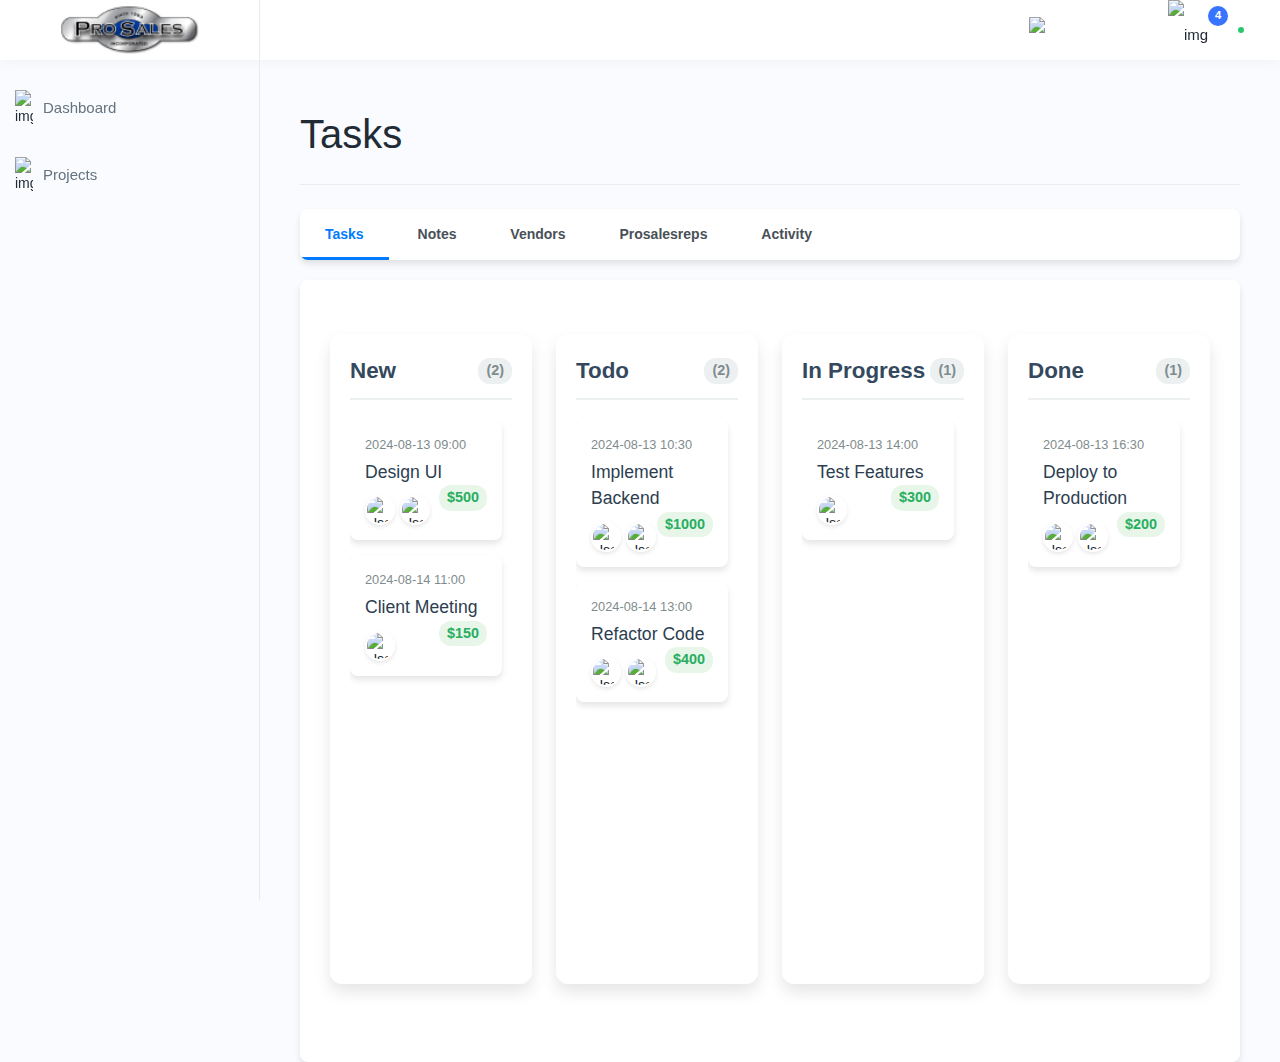
==== Tasks.html @ 73303dc1 "changes" ====
<!DOCTYPE html>
<html lang="en">

<head>
    <meta charset="utf-8">
    <meta name="viewport" content="width=device-width, initial-scale=1.0, user-scalable=0">
    <title>Prosales - Tasks</title>

    <link rel="shortcut icon" type="image/x-icon" href="assets/img/favicon.jpg">
    <link rel="stylesheet" href="assets/css/bootstrap.min.css">
    <link rel="stylesheet" href="assets/css/animate.css">
    <link rel="stylesheet" href="assets/plugins/select2/css/select2.min.css">
    <link rel="stylesheet" href="assets/css/dataTables.bootstrap4.min.css">
    <link rel="stylesheet" href="assets/plugins/fontawesome/css/fontawesome.min.css">
    <link rel="stylesheet" href="assets/plugins/fontawesome/css/all.min.css">
    <link rel="stylesheet" href="assets/css/style.css">

    <style>
        .dashboard-header {
            border-bottom: 1px solid #e9ecef;
            padding: 20px 0;
        }

        .component-nav {
            background-color: #ffffff;
            border-radius: 8px;
            box-shadow: 0 4px 6px rgba(0, 0, 0, 0.1);
            overflow: hidden;
        }

        .component-btn {
            padding: 15px 25px;
            border: none;
            background-color: transparent;
            color: #495057;
            font-weight: 600;
            transition: all 0.3s ease;
            position: relative;
        }

        .component-btn::after {
            content: '';
            position: absolute;
            bottom: 0;
            left: 50%;
            width: 0;
            height: 3px;
            background-color: #007bff;
            transition: all 0.3s ease;
        }

        .component-btn:hover {
            color: #007bff;
        }

        .component-btn.active {
            color: #007bff;
        }

        .component-btn.active::after {
            width: 100%;
            left: 0;
        }

        .component {
            display: none;
            padding: 30px;
            background-color: #ffffff;
            border-radius: 8px;
            box-shadow: 0 4px 6px rgba(0, 0, 0, 0.1);
            margin-top: 20px;
        }

        .component.active {
            display: block;
            animation: fadeIn 0.5s ease;
        }

        @keyframes fadeIn {
            from { opacity: 0; transform: translateY(20px); }
            to { opacity: 1; transform: translateY(0); }
        }

        .component-title {
            font-size: 24px;
            font-weight: 700;
            color: #343a40;
            margin-bottom: 20px;
        }

        .task-list, .note-list, .vendor-list, .rep-list, .activity-list {
            list-style-type: none;
            padding: 0;
        }

        .task-list li, .note-list li, .vendor-list li, .rep-list li, .activity-list li {
            padding: 15px;
            border-bottom: 1px solid #e9ecef;
            display: flex;
            justify-content: space-between;
            align-items: center;
        }

        .task-list li:last-child, .note-list li:last-child, .vendor-list li:last-child, .rep-list li:last-child, .activity-list li:last-child {
            border-bottom: none;
        }

        .badge-custom {
            padding: 5px 10px;
            border-radius: 20px;
            font-size: 12px;
            font-weight: 600;
        }

        .kanban-column {
            background-color: #ffffff;
            border-radius: 12px;
            box-shadow: 0 8px 16px rgba(0, 0, 0, 0.1);
            padding: 20px;
            height: calc(100vh - 250px);
            display: flex;
            flex-direction: column;
            transition: all 0.3s ease;
        }

        .kanban-column:hover {
            box-shadow: 0 12px 20px rgba(0, 0, 0, 0.15);
        }

        .column-header {
            color: #34495e;
            font-size: 1.4rem;
            font-weight: 700;
            margin-bottom: 20px;
            text-align: center;
            display: flex;
            justify-content: space-between;
            align-items: center;
            padding-bottom: 10px;
            border-bottom: 2px solid #ecf0f1;
        }

        .task-count {
            background-color: #ecf0f1;
            color: #7f8c8d;
            font-size: 0.9rem;
            padding: 2px 8px;
            border-radius: 12px;
            transition: all 0.3s ease;
        }

        .kanban-items {
            flex-grow: 1;
            overflow-y: auto;
            padding-right: 10px;
        }

        .kanban-item {
            background-color: #ffffff;
            border-radius: 8px;
            box-shadow: 0 4px 6px rgba(0, 0, 0, 0.1);
            padding: 15px;
            margin-bottom: 15px;
            cursor: move;
            transition: all 0.3s ease;
        }

        .kanban-item:hover {
            box-shadow: 0 6px 12px rgba(0, 0, 0, 0.15);
            transform: translateY(-2px);
        }

        .kanban-item .date-time {
            font-size: 0.8rem;
            color: #7f8c8d;
            margin-bottom: 5px;
        }

        .kanban-item .task-name {
            font-weight: 500;
            color: #2c3e50;
            margin-bottom: 10px;
            font-size: 1.1rem;
        }

        .kanban-item .task-value {
            float: right;
            font-weight: 700;
            color: #27ae60;
            background-color: #e8f6e9;
            padding: 2px 8px;
            border-radius: 12px;
            font-size: 0.9rem;
        }

        .kanban-item .avatars {
            display: flex;
            justify-content: flex-start;
            margin-top: 10px;
        }

        .kanban-item .avatars img {
            width: 30px;
            height: 30px;
            border-radius: 50%;
            margin-right: 5px;
            border: 2px solid #ffffff;
            box-shadow: 0 2px 4px rgba(0, 0, 0, 0.1);
            transition: transform 0.2s ease;
        }

        .kanban-item .avatars img:hover {
            transform: scale(1.1);
        }

        /* Custom scrollbar */
        .kanban-items::-webkit-scrollbar {
            width: 8px;
        }

        .kanban-items::-webkit-scrollbar-track {
            background: #f1f1f1;
            border-radius: 4px;
        }

        .kanban-items::-webkit-scrollbar-thumb {
            background: #bdc3c7;
            border-radius: 4px;
        }

        .kanban-items::-webkit-scrollbar-thumb:hover {
            background: #95a5a6;
        }

        /* Add some animation for drag and drop */
        .sortable-ghost {
            opacity: 0.4;
        }

        .sortable-drag {
            box-shadow: 0 12px 24px rgba(0, 0, 0, 0.2);
        }

        /* Responsive adjustments */
        @media (max-width: 991px) {
            .kanban-column {
                height: auto;
                min-height: 400px;
            }
        }

        @media (max-width: 767px) {
            .board-header h1 {
                font-size: 1.8rem;
            }
            
            .board-header .subtitle {
                font-size: 1rem;
            }
            
            .kanban-column {
                margin-bottom: 20px;
            }
        }
    </style>
</head>

<body>
    <!-- <div id="global-loader">
        <div class="whirly-loader"> </div>
    </div> -->

    <div class="main-wrapper">

        <div class="header">

            <div class="header-left active">
                <a href="index.html" class="logo">
                    <img src="assets/img/logo.png" alt="">
                </a>
                <a href="index.html" class="logo-small">
                    <img src="assets/img/logo-small.png" alt="">
                </a>
            </div>

            <a id="mobile_btn" class="mobile_btn" href="#sidebar">
                <span class="bar-icon">
                    <span></span>
                    <span></span>
                    <span></span>
                </span>
            </a>

            <ul class="nav user-menu">

                <li class="nav-item">
                    <div class="top-nav-search">
                        <a href="javascript:void(0);" class="responsive-search">
                            <i class="fa fa-search"></i>
                        </a>
                        <form action="#">
                            <div class="searchinputs">
                                <input type="text" placeholder="Search Here ...">
                                <div class="search-addon">
                                    <span><img src="assets/img/icons/closes.svg" alt="img"></span>
                                </div>
                            </div>
                            <a class="btn" id="searchdiv"><img src="assets/img/icons/search.svg" alt="img"></a>
                        </form>
                    </div>
                </li>


                <li class="nav-item dropdown has-arrow flag-nav">
                    <a class="nav-link dropdown-toggle" data-bs-toggle="dropdown" href="javascript:void(0);"
                        role="button">
                        <img src="assets/img/flags/us1.png" alt="" height="20">
                    </a>
                    <div class="dropdown-menu dropdown-menu-right">
                        <a href="javascript:void(0);" class="dropdown-item">
                            <img src="assets/img/flags/us.png" alt="" height="16"> English
                        </a>
                        <a href="javascript:void(0);" class="dropdown-item">
                            <img src="assets/img/flags/fr.png" alt="" height="16"> French
                        </a>
                        <a href="javascript:void(0);" class="dropdown-item">
                            <img src="assets/img/flags/es.png" alt="" height="16"> Spanish
                        </a>
                        <a href="javascript:void(0);" class="dropdown-item">
                            <img src="assets/img/flags/de.png" alt="" height="16"> German
                        </a>
                    </div>
                </li>


                <li class="nav-item dropdown">
                    <a href="javascript:void(0);" class="dropdown-toggle nav-link" data-bs-toggle="dropdown">
                        <img src="assets/img/icons/notification-bing.svg" alt="img"> <span
                            class="badge rounded-pill">4</span>
                    </a>
                    <div class="dropdown-menu notifications">
                        <div class="topnav-dropdown-header">
                            <span class="notification-title">Notifications</span>
                            <a href="javascript:void(0)" class="clear-noti"> Clear All </a>
                        </div>
                        <div class="noti-content">
                            <ul class="notification-list">
                                <li class="notification-message">
                                    <a href="activities.html">
                                        <div class="media d-flex">
                                            <span class="avatar flex-shrink-0">
                                                <img alt="" src="assets/img/profiles/avatar-02.jpg">
                                            </span>
                                            <div class="media-body flex-grow-1">
                                                <p class="noti-details"><span class="noti-title">John Doe</span> added
                                                    new task <span class="noti-title">Patient appointment booking</span>
                                                </p>
                                                <p class="noti-time"><span class="notification-time">4 mins ago</span>
                                                </p>
                                            </div>
                                        </div>
                                    </a>
                                </li>
                                <li class="notification-message">
                                    <a href="activities.html">
                                        <div class="media d-flex">
                                            <span class="avatar flex-shrink-0">
                                                <img alt="" src="assets/img/profiles/avatar-03.jpg">
                                            </span>
                                            <div class="media-body flex-grow-1">
                                                <p class="noti-details"><span class="noti-title">Tarah Shropshire</span>
                                                    changed the task name <span class="noti-title">Appointment booking
                                                        with payment gateway</span></p>
                                                <p class="noti-time"><span class="notification-time">6 mins ago</span>
                                                </p>
                                            </div>
                                        </div>
                                    </a>
                                </li>
                                <li class="notification-message">
                                    <a href="activities.html">
                                        <div class="media d-flex">
                                            <span class="avatar flex-shrink-0">
                                                <img alt="" src="assets/img/profiles/avatar-06.jpg">
                                            </span>
                                            <div class="media-body flex-grow-1">
                                                <p class="noti-details"><span class="noti-title">Misty Tison</span>
                                                    added <span class="noti-title">Domenic Houston</span> and <span
                                                        class="noti-title">Claire Mapes</span> to project <span
                                                        class="noti-title">Doctor available module</span></p>
                                                <p class="noti-time"><span class="notification-time">8 mins ago</span>
                                                </p>
                                            </div>
                                        </div>
                                    </a>
                                </li>
                                <li class="notification-message">
                                    <a href="activities.html">
                                        <div class="media d-flex">
                                            <span class="avatar flex-shrink-0">
                                                <img alt="" src="assets/img/profiles/avatar-17.jpg">
                                            </span>
                                            <div class="media-body flex-grow-1">
                                                <p class="noti-details"><span class="noti-title">Rolland Webber</span>
                                                    completed task <span class="noti-title">Patient and Doctor video
                                                        conferencing</span></p>
                                                <p class="noti-time"><span class="notification-time">12 mins ago</span>
                                                </p>
                                            </div>
                                        </div>
                                    </a>
                                </li>
                                <li class="notification-message">
                                    <a href="activities.html">
                                        <div class="media d-flex">
                                            <span class="avatar flex-shrink-0">
                                                <img alt="" src="assets/img/profiles/avatar-13.jpg">
                                            </span>
                                            <div class="media-body flex-grow-1">
                                                <p class="noti-details"><span class="noti-title">Bernardo Galaviz</span>
                                                    added new task <span class="noti-title">Private chat module</span>
                                                </p>
                                                <p class="noti-time"><span class="notification-time">2 days ago</span>
                                                </p>
                                            </div>
                                        </div>
                                    </a>
                                </li>
                            </ul>
                        </div>
                        <div class="topnav-dropdown-footer">
                            <a href="activities.html">View all Notifications</a>
                        </div>
                    </div>
                </li>

                <li class="nav-item dropdown has-arrow main-drop">
                    <a href="javascript:void(0);" class="dropdown-toggle nav-link userset" data-bs-toggle="dropdown">
                        <span class="user-img"><img src="assets/img/profiles/avator1.jpg" alt="">
                            <span class="status online"></span></span>
                    </a>
                    <div class="dropdown-menu menu-drop-user">
                        <div class="profilename">
                            <div class="profileset">
                                <span class="user-img"><img src="assets/img/profiles/avator1.jpg" alt="">
                                    <span class="status online"></span></span>
                                <div class="profilesets">
                                    <h6>John Doe</h6>
                                    <h5>Admin</h5>
                                </div>
                            </div>
                            <hr class="m-0">
                            <a class="dropdown-item" href="profile.html"> <i class="me-2" data-feather="user"></i> My
                                Profile</a>
                            <a class="dropdown-item" href="generalsettings.html"><i class="me-2"
                                    data-feather="settings"></i>Settings</a>
                            <hr class="m-0">
                            <a class="dropdown-item logout pb-0" href="signin.html"><img
                                    src="http://127.0.0.1:5502/images/logo%20copy.png" class="me-2" alt="img">Logout</a>
                        </div>
                    </div>
                </li>
            </ul>


            <div class="dropdown mobile-user-menu">
                <a href="javascript:void(0);" class="nav-link dropdown-toggle" data-bs-toggle="dropdown"
                    aria-expanded="false"><i class="fa fa-ellipsis-v"></i></a>
                <div class="dropdown-menu dropdown-menu-right">
                    <a class="dropdown-item" href="profile.html">My Profile</a>
                    <a class="dropdown-item" href="generalsettings.html">Settings</a>
                    <a class="dropdown-item" href="signin.html">Logout</a>
                </div>
            </div>

        </div>


        <div class="sidebar" id="sidebar">
            <div class="sidebar-inner slimscroll">
                <div id="sidebar-menu" class="sidebar-menu">
                    <ul>
                        <li>
                            <a href="index.html"><img src="assets/img/icons/dashboard.svg" alt="img"><span>
                                    Dashboard</span> </a>
                        </li>
                        <li class="submenu">
                            <a href="javascript:void(0);"><img src="assets/img/icons/product.svg" alt="img"><span>
                                    Projects</span> <span class="menu-arrow"></span></a>
                            <ul>
                                <li><a href="projects.html">Projects</a></li>
                            </ul>
                            <ul>
                                <li><a href="Tasks.html" class="active">Tasks</a></li>
                            </ul>
                        </li>
                    </ul>
                </div>
            </div>
        </div>

        
        <div class="page-wrapper">
            <div class="content">
                <div class="dashboard-header">
                    <div class="container-fluid">
                        <div class="row align-items-center">
                            <div class="col-6">
                                <h1 class="mb-0">Tasks</h1>
                            </div>
                        </div>
                    </div>
                </div>

                <div class="container-fluid mt-4">
                    <div class="row">
                        <div class="col-md-12">
                            <div class="component-nav">
                                <button class="component-btn active" data-component="tasks">Tasks</button>
                                <button class="component-btn" data-component="notes">Notes</button>
                                <button class="component-btn" data-component="vendors">Vendors</button>
                                <button class="component-btn" data-component="prosalesreps">Prosalesreps</button>
                                <button class="component-btn" data-component="activity">Activity</button>
                            </div>
                        </div>
                    </div>

                    <div class="row">
                        <div class="col-md-12">
                            <div id="tasks" class="component active">
                            
                                <div class="container-fluid py-4">
                                    <div class="row" id="kanban-board">
                                        <div class="col-lg-3 col-md-6 mb-4">
                                            <div class="kanban-column" id="new">
                                                <h3 class="column-header">New <span class="task-count"></span></h3>
                                                <div class="kanban-items" data-status="new"></div>
                                            </div>
                                        </div>
                                        <div class="col-lg-3 col-md-6 mb-4">
                                            <div class="kanban-column" id="todo">
                                                <h3 class="column-header">Todo <span class="task-count"></span></h3>
                                                <div class="kanban-items" data-status="todo"></div>
                                            </div>
                                        </div>
                                        <div class="col-lg-3 col-md-6 mb-4">
                                            <div class="kanban-column" id="inprogress">
                                                <h3 class="column-header">In Progress <span class="task-count"></span></h3>
                                                <div class="kanban-items" data-status="inprogress"></div>
                                            </div>
                                        </div>
                                        <div class="col-lg-3 col-md-6 mb-4">
                                            <div class="kanban-column" id="done">
                                                <h3 class="column-header">Done <span class="task-count"></span></h3>
                                                <div class="kanban-items" data-status="done"></div>
                                            </div>
                                        </div>
                                    </div>
                                </div>
                               
                            </div>
                            <div id="notes" class="component">
                                <h3 class="component-title">Notes</h3>
                                
                            </div>
                            <div id="vendors" class="component">
                                <h3 class="component-title">Vendors</h3>
                                
                            </div>
                            <div id="prosalesreps" class="component">
                                <h3 class="component-title">Prosalesreps</h3>
                                
                            </div>
                            <div id="activity" class="component">
                                <h3 class="component-title">Activity</h3>
                                
                            </div>
                        </div>
                    </div>
                </div>
            </div>
        </div>
    </div>

    <script src="assets/js/jquery-3.6.0.min.js"></script>

    <script src="assets/js/feather.min.js"></script>

    <script src="assets/js/jquery.slimscroll.min.js"></script>

    <script src="assets/js/jquery.dataTables.min.js"></script>
    <script src="assets/js/dataTables.bootstrap4.min.js"></script>

    <script src="assets/js/bootstrap.bundle.min.js"></script>
    <script src="https://cdn.jsdelivr.net/npm/sortablejs@1.14.0/Sortable.min.js"></script>

    <script src="assets/plugins/select2/js/select2.min.js"></script>

    <script src="assets/plugins/sweetalert/sweetalert2.all.min.js"></script>
    <script src="assets/plugins/sweetalert/sweetalerts.min.js"></script>

    <script src="assets/js/script.js"></script>
    <script>
        document.addEventListener('DOMContentLoaded', function() {
            const componentBtns = document.querySelectorAll('.component-btn');
            const components = document.querySelectorAll('.component');

            componentBtns.forEach(btn => {
                btn.addEventListener('click', function() {
                    const componentName = this.getAttribute('data-component');
                    
                    componentBtns.forEach(b => b.classList.remove('active'));
                    this.classList.add('active');

                    components.forEach(c => c.classList.remove('active'));
                    document.getElementById(componentName).classList.add('active');
                });
            });
        });

        const tasks = [
            { id: 1, name: "Design UI", value: "$500", status: "new", date: "2024-08-13 09:00", avatars: ["https://i.pravatar.cc/150?img=1", "https://i.pravatar.cc/150?img=2"] },
            { id: 2, name: "Implement Backend", value: "$1000", status: "todo", date: "2024-08-13 10:30", avatars: ["https://i.pravatar.cc/150?img=3", "https://i.pravatar.cc/150?img=4"] },
            { id: 3, name: "Test Features", value: "$300", status: "inprogress", date: "2024-08-13 14:00", avatars: ["https://i.pravatar.cc/150?img=5"] },
            { id: 4, name: "Deploy to Production", value: "$200", status: "done", date: "2024-08-13 16:30", avatars: ["https://i.pravatar.cc/150?img=6", "https://i.pravatar.cc/150?img=7"] },
            { id: 5, name: "Client Meeting", value: "$150", status: "new", date: "2024-08-14 11:00", avatars: ["https://i.pravatar.cc/150?img=8"] },
            { id: 6, name: "Refactor Code", value: "$400", status: "todo", date: "2024-08-14 13:00", avatars: ["https://i.pravatar.cc/150?img=9", "https://i.pravatar.cc/150?img=10"] },
        ];

        function createTaskCard(task) {
            const card = document.createElement('div');
            card.className = 'kanban-item';
            card.id = `task-${task.id}`;
            card.innerHTML = `
                <div class="date-time">${task.date}</div>
                <div class="task-name">${task.name}<span class="task-value">${task.value}</span></div>
                <div class="avatars">
                    ${task.avatars.map(avatar => `<img src="${avatar}" alt="User Avatar">`).join('')}
                </div>
            `;
            return card;
        }

        function updateTaskCounts() {
            document.querySelectorAll('.kanban-column').forEach(column => {
                const status = column.id;
                const count = tasks.filter(task => task.status === status).length;
                column.querySelector('.task-count').textContent = `(${count})`;
            });
        }

        function initializeBoard() {
            tasks.forEach(task => {
                const column = document.querySelector(`.kanban-items[data-status="${task.status}"]`);
                column.appendChild(createTaskCard(task));
            });

            updateTaskCounts();

            document.querySelectorAll('.kanban-items').forEach(column => {
                new Sortable(column, {
                    group: 'shared',
                    animation: 150,
                    ghostClass: 'sortable-ghost',
                    dragClass: 'sortable-drag',
                    onEnd: function (evt) {
                        const taskId = evt.item.id.split('-')[1];
                        const newStatus = evt.to.dataset.status;
                        updateTaskStatus(taskId, newStatus);
                        updateTaskCounts();
                    }
                });
            });
        }

        function updateTaskStatus(taskId, newStatus) {
            const task = tasks.find(t => t.id === parseInt(taskId));
            if (task) {
                task.status = newStatus;
                console.log(`Task ${taskId} moved to ${newStatus}`);
            }
        }

        window.onload = initializeBoard;

        // Responsive behavior for task counts
        window.addEventListener('resize', updateTaskCounts);
    </script>
</body>

</html>
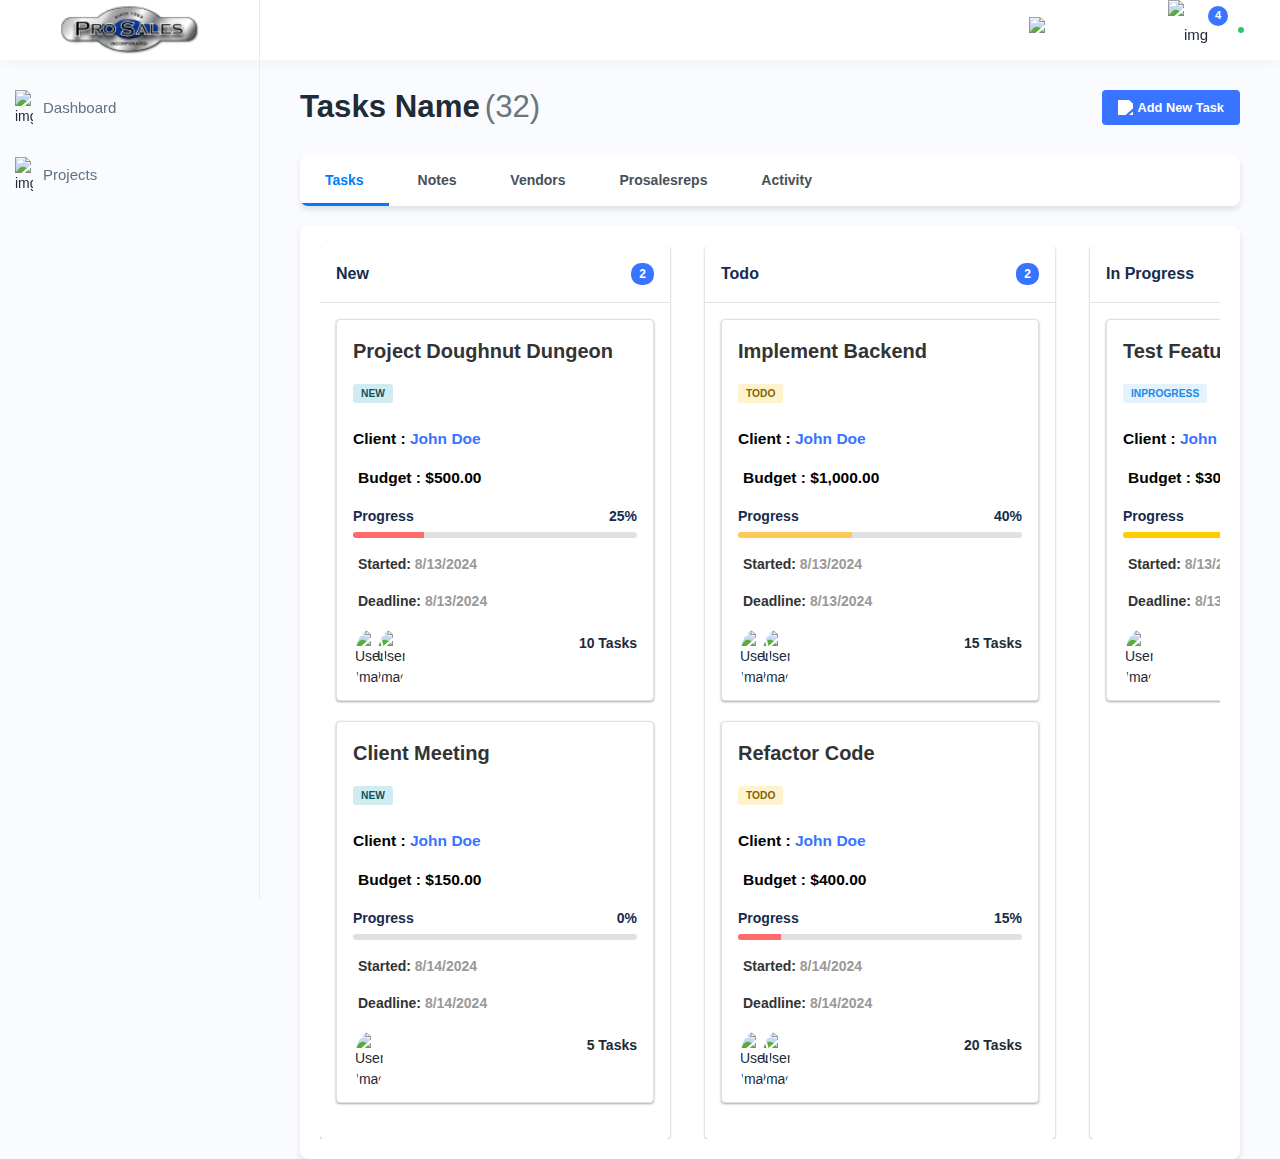
==== commit a3d0fd31: "Task page setup completed" ====
--- a/Tasks.html
+++ b/Tasks.html
@@ -4,7 +4,7 @@
 <head>
     <meta charset="utf-8">
     <meta name="viewport" content="width=device-width, initial-scale=1.0, user-scalable=0">
-    <title>Prosales - Tasks</title>
+    <title>Prosales</title>
 
     <link rel="shortcut icon" type="image/x-icon" href="assets/img/favicon.jpg">
     <link rel="stylesheet" href="assets/css/bootstrap.min.css">
@@ -14,6 +14,8 @@
     <link rel="stylesheet" href="assets/plugins/fontawesome/css/fontawesome.min.css">
     <link rel="stylesheet" href="assets/plugins/fontawesome/css/all.min.css">
     <link rel="stylesheet" href="assets/css/style.css">
+    <!-- notes  -->
+    <link href="https://cdn.quilljs.com/1.3.6/quill.snow.css" rel="stylesheet">
 
     <style>
         .dashboard-header {
@@ -64,7 +66,7 @@
 
         .component {
             display: none;
-            padding: 30px;
+            padding: 20px;
             background-color: #ffffff;
             border-radius: 8px;
             box-shadow: 0 4px 6px rgba(0, 0, 0, 0.1);
@@ -112,163 +114,697 @@
             font-weight: 600;
         }
 
+        :root {
+            --primary-color: #3874ff;
+            --background-color: #f4f5f7;
+            --column-bg: #ffffff;
+            --text-primary: #172b4d;
+            --text-secondary: #5e6c84;
+            --border-color: #dfe1e6;
+            --shadow: 0 1px 3px rgba(0, 0, 0, 0.12), 0 1px 2px rgba(0, 0, 0, 0.24);
+            --transition: all 0.3s cubic-bezier(0.25, 0.8, 0.25, 1);
+        }
+
+        .kanban-board-container {
+            overflow-x: auto;
+            overflow-y: hidden;
+            white-space: nowrap;
+            width: 100%;
+        }
+
+        .kanban-board {
+            display: inline-flex;
+            min-width: 100%;
+            box-sizing: border-box;
+        }
+
         .kanban-column {
-            background-color: #ffffff;
-            border-radius: 12px;
-            box-shadow: 0 8px 16px rgba(0, 0, 0, 0.1);
+            flex: 0 0 350px;
+            vertical-align: top;
+            border-radius: 4px;
+            box-shadow: var(--shadow);
+            white-space: normal;
+            width: 350px; 
+            margin-right: 35px;
+        }
+
+        /* .kanban-board-container {
+            width: 100%;
+            height: 100vh;
+            max-height: 100vh;
+            overflow-x: auto;
+            overflow-y: auto;
+            white-space: nowrap;
+        }
+
+        .kanban-board {
+            display: inline-flex;
+            width: 340px;
+            height: 100%;
             padding: 20px;
-            height: calc(100vh - 250px);
+            box-sizing: border-box;
+        }
+
+        .kanban-column {
+            flex: 0 0 350px; 
+            width: 350px;
+            height: 100%;
+            margin-right: 35px;
+            background-color: var(--column-bg);
+            border-radius: 4px;
+            box-shadow: var(--shadow);
             display: flex;
             flex-direction: column;
-            transition: all 0.3s ease;
-        }
-
-        .kanban-column:hover {
-            box-shadow: 0 12px 20px rgba(0, 0, 0, 0.15);
-        }
+        } */
 
         .column-header {
-            color: #34495e;
-            font-size: 1.4rem;
-            font-weight: 700;
-            margin-bottom: 20px;
-            text-align: center;
+            padding: 16px;
+            border-bottom: 1px solid var(--border-color);
             display: flex;
             justify-content: space-between;
             align-items: center;
-            padding-bottom: 10px;
-            border-bottom: 2px solid #ecf0f1;
+        }
+
+        .column-header h3 {
+            font-size: 16px;
+            font-weight: 600;
+            color: var(--text-primary);
+            margin: 0;
         }
 
         .task-count {
-            background-color: #ecf0f1;
-            color: #7f8c8d;
+            background-color: var(--primary-color);
+            color: white;
+            font-size: 12px;
+            font-weight: 600;
+            padding: 2px 8px;
+            border-radius: 10px;
+        }
+
+        .kanban-items {
+            height: calc(100% - 60px); /* Adjust based on your header height */
+            overflow-y: auto;
+            padding: 16px;
+        }
+
+        .kanban-item {
+            background-color: white;
+            border: 1px solid var(--border-color);
+            border-radius: 4px;
+            padding: 16px;
+            margin-bottom: 20px;
+            box-shadow: var(--shadow);
+            transition: var(--transition);
+        }
+
+        .kanban-item:hover {
+            box-shadow: 0 3px 6px rgba(0, 0, 0, 0.16), 0 3px 6px rgba(0, 0, 0, 0.23);
+        }
+
+
+        .kanban-item {
+            background-color: white;
+            border: 1px solid var(--border-color);
+            border-radius: 4px;
+            padding: 16px;
+            margin-bottom: 20px;
+            box-shadow: var(--shadow);
+            transition: var(--transition);
+        }
+
+        .kanban-item:hover {
+            box-shadow: 0 3px 6px rgba(0, 0, 0, 0.16), 0 3px 6px rgba(0, 0, 0, 0.23);
+        }
+
+        .status-badge {
+            display: inline-block;
+            padding: 2px 8px;
+            border-radius: 3px;
+            font-size: 12px;
+            font-weight: 600;
+            text-transform: uppercase;
+            margin-bottom: 8px;
+        }
+
+        .card-title {
+            font-size: 14px;
+            font-weight: 600;
+            color: var(--text-primary);
+            margin-bottom: 8px;
+        }
+
+        .text-success {
+            color: #36b37e;
+            font-size: 12px;
+            font-weight: 600;
+        }
+
+        .progress-container {
+            margin-bottom: 15px;
+        }
+
+        .progress-labels {
+            display: flex;
+            justify-content: space-between;
+            margin-bottom: 5px;
+        }
+
+        .progress-text, .progress-percentage {
+            font-size: 14px;
+            font-weight: 600;
+            color: var(--text-primary);
+        }
+
+        .progress {
+            height: 6px !important;
+            background-color: #e0e0e0;
+            border-radius: 3px;
+            overflow: hidden;
+        }
+
+        .progress-bar {
+            transition: width 0.6s ease;
+        }
+
+        @media (max-width: 1200px) {
+            .kanban-column {
+                flex: 0 0 350px; 
+                width: 350px;
+            }
+        }
+
+        @media (max-width: 768px) {
+            .kanban-column {
+                flex: 0 0 350px; 
+                width: 350px;
+                margin-right: 30px;
+            }
+        }
+
+
+        @media (max-width: 480px) {
+            .kanban-column {
+                flex: 0 0 320px; 
+                width: 350px;
+            }
+            .kanban-item {
+                padding: 12px;
+            }
+            .card-title {
+                font-size: 12px;
+            }
+            .text-muted, .text-success {
+                font-size: 11px;
+            }
+        }
+
+        /* notes  */
+        #editorContainer {
+            position: absolute;
+            z-index: 9999;
+            background-color: #ffffff;
+            border: 1px solid #e2e8f0;
+            border-radius: 8px;
+            box-shadow: 0 4px 10px rgba(0, 0, 0, 0.2);
+        }
+        .btn-close {
+            position: absolute;
+            top: 10px;
+            right: 10px;
+            background: none;
+            border: none;
+            color: #4e73df;
+            font-size: 18px;
+            cursor: pointer;
+        }
+        .btn-close:hover {
+            color: #224abe;
+        }
+
+        .profile-card {
+            transition: all 0.4s ease-in-out;
+            border: none;
+            border-radius: 15px;
+            overflow: hidden;
+            box-shadow: 0 10px 30px rgba(0,0,0,0.1);
+            background-color: #ffffff;
+            height: 100%;
+            display: flex;
+            flex-direction: column;
+        }
+
+
+        .profile-image-container {
+            position: relative;
+            width: 100%;
+            padding-top: 75%; 
+            overflow: hidden;
+        }
+
+        .profile-image {
+            position: absolute;
+            top: 0;
+            left: 0;
+            width: 100%;
+            height: 100%;
+            object-fit: cover;
+            transition: all 0.5s ease-in-out;
+        }
+
+        .image-overlay {
+            position: absolute;
+            top: 0;
+            left: 0;
+            right: 0;
+            bottom: 0;
+            opacity: 0;
+        }
+
+        .quick-info {
+            position: absolute;
+            bottom: 15px;
+            left: 15px;
+            right: 15px;
+            display: flex;
+            justify-content: space-between;
+            z-index: 2;
+        }
+
+        .rating-badge, .reviews-badge {
+            background-color: rgba(255, 255, 255, 0.9);
+            color: #333;
+            padding: 5px 10px;
+            border-radius: 20px;
+            font-size: 0.8rem;
+            font-weight: 600;
+            box-shadow: 0 2px 5px rgba(0,0,0,0.1);
+        }
+
+        .rating-badge i {
+            color: #ffc107;
+            margin-right: 3px;
+        }
+
+        .card-body1 {
+            padding: 1.5rem;
+            display: flex;
+            flex-direction: column;
+            flex-grow: 1;
+        }
+
+        .card-title {
+            font-weight: 700;
+            margin-bottom: 0.5rem;
+            font-size: 1.2rem;
+            color: #333;
+        }
+
+        .card-text {
+            color: #555;
             font-size: 0.9rem;
-            padding: 2px 8px;
+            font-weight: 500;
+            margin-bottom: 1rem;
+        }
+
+        .custom-btn {
+            background-color: #3874ff;
+            color: white;
+            border: none;
+            border-radius: 8px;
+            padding: 10px 20px;
+            transition: all 0.3s ease;
+            font-size: 0.9rem;
+            font-weight: 600;
+            text-transform: uppercase;
+            letter-spacing: 0.5px;
+            margin-top: auto;
+            align-self: stretch;
+            box-shadow: 0 4px 6px rgba(56, 116, 255, 0.2);
+        }
+
+        .custom-btn:hover {
+            background-color: #2860e0;
+            transform: translateY(-2px);
+            box-shadow: 0 6px 8px rgba(56, 116, 255, 0.3);
+        }
+
+        .icon {
+            color: #3874ff;
+            margin-right: 8px;
+        }
+
+        @media (min-width: 992px) {
+            .col-lg-4 {
+                flex: 0 0 33.333333%;
+                max-width: 33.333333%;
+            }
+        }
+
+        @media (min-width: 1200px) {
+            .col-xl-3 {
+                flex: 0 0 25%;
+                max-width: 25%;
+            }
+        }
+
+        /* vendors */
+        .profile-card {
+            background-color: #ffffff;
+            border-radius: 20px;
+            box-shadow: 0 10px 30px rgba(0, 0, 0, 0.1);
+            overflow: hidden;
+            transition: all 0.3s ease-in-out;
+            height: 100%;
+            display: flex;
+            flex-direction: column;
+        }
+
+        .profile-card:hover {
+            transform: translateY(-5px);
+            box-shadow: 0 15px 40px rgba(0, 0, 0, 0.2);
+        }
+
+        .profile-image-container {
+            position: relative;
+            width: 100%;
+            height: 200px;
+            overflow: hidden;
+        }
+
+        .profile-image {
+            width: 100%;
+            height: 100%;
+            padding: 10px;
+            border-radius: 20px;
+            object-fit: cover;
+            transition: all 0.3s ease-in-out;
+        }
+
+        .quick-info {
+            position: absolute;
+            bottom: 15px;
+            left: 15px;
+            right: 15px;
+            display: flex;
+            justify-content: space-between;
+            z-index: 2;
+        }
+
+        .rating-badge, .reviews-badge {
+            background-color: rgba(255, 255, 255, 0.9);
+            color: #333;
+            padding: 5px 10px;
+            border-radius: 20px;
+            font-size: 0.8rem;
+            font-weight: 600;
+            box-shadow: 0 2px 5px rgba(0,0,0,0.1);
+        }
+
+        .rating-badge i {
+            color: #ffc107;
+            margin-right: 3px;
+        }
+
+        .card-body1 {
+            padding: 1.5rem;
+            display: flex;
+            flex-direction: column;
+            flex-grow: 1;
+        }
+
+        .card-title {
+            font-weight: 700;
+            margin-bottom: 0.8rem;
+            font-size: 1.3rem;
+            color: #333;
+            display: flex;
+            align-items: center;
+        }
+
+        .card-title i {
+            margin-right: 10px;
+            color: #3874ff;
+            font-size: 1.5rem;
+        }
+
+        .card-text {
+            color: #666;
+            font-size: 1rem;
+            font-weight: 500;
+            margin-bottom: 1.2rem;
+            display: flex;
+            align-items: center;
+        }
+
+        .card-text i {
+            margin-right: 10px;
+            color: #3874ff;
+        }
+
+        .custom-btn {
+            background-color: #3874ff;
+            color: white;
+            border: none;
+            border-radius: 10px;
+            padding: 10px 20px;
+            transition: all 0.3s ease;
+            font-size: 1rem;
+            font-weight: 600;
+            text-transform: uppercase;
+            letter-spacing: 0.5px;
+            margin-top: auto;
+            align-self: center;
+            box-shadow: 0 5px 15px rgba(56, 116, 255, 0.3);
+        }
+
+        .custom-btn:hover {
+            background-color: #2860e0;
+            transform: translateY(-2px);
+            box-shadow: 0 8px 20px rgba(56, 116, 255, 0.4);
+            color: white;
+        }
+
+        .icon {
+            color: #3874ff;
+            margin-right: 8px;
+        }
+
+        @media (min-width: 992px) {
+            .col-lg-4 {
+                flex: 0 0 33.333333%;
+                max-width: 33.333333%;
+            }
+        }
+
+        @media (min-width: 1200px) {
+            .col-xl-3 {
+                flex: 0 0 25%;
+                max-width: 25%;
+            }
+        }
+
+        /* prosales */
+        .prosales-card {
+            background-color: #ffffff;
+            border-radius: 15px;
+            box-shadow: 0 10px 30px rgba(0, 0, 0, 0.1);
+            overflow: hidden;
+            transition: all 0.3s ease-in-out;
+            height: 100%;
+            display: flex;
+            flex-direction: column;
+            border: 1px solid #e0e0e0;
+        }
+
+        .prosales-card:hover {
+            transform: translateY(-5px);
+            box-shadow: 0 15px 40px rgba(0, 0, 0, 0.2);
+        }
+
+        .prosales-image-container {
+            position: relative;
+            width: 100%;
+            height: 220px;
+            overflow: hidden;
+        }
+
+        .prosales-image {
+            width: 100%;
+            height: 100%;
+            object-fit: cover;
+            transition: all 0.3s ease-in-out;
+        }
+
+        .prosales-card:hover .prosales-image {
+            transform: scale(1.05);
+        }
+
+        .image-overlay {
+            position: absolute;
+            top: 0;
+            left: 0;
+            right: 0;
+            bottom: 0;
+            background: linear-gradient(to bottom, rgba(0,0,0,0.1) 0%, rgba(0,0,0,0.6) 100%);
+            opacity: 0;
+            transition: opacity 0.3s ease-in-out;
+        }
+
+        .prosales-card:hover .image-overlay {
+            opacity: 1;
+        }
+
+        .quick-info {
+            position: absolute;
+            bottom: 15px;
+            left: 15px;
+            right: 15px;
+            display: flex;
+            justify-content: space-between;
+            z-index: 2;
+        }
+
+        .rating-badge, .deals-badge {
+            background-color: rgba(255, 255, 255, 0.9);
+            color: #333;
+            padding: 5px 10px;
+            border-radius: 20px;
+            font-size: 0.8rem;
+            font-weight: 600;
+            box-shadow: 0 2px 5px rgba(0,0,0,0.1);
+        }
+
+        .rating-badge i {
+            color: #ffc107;
+            margin-right: 3px;
+        }
+
+        .card-body1 {
+            padding: 1.5rem;
+            display: flex;
+            flex-direction: column;
+            flex-grow: 1;
+        }
+
+        .card-title {
+            font-weight: 700;
+            margin-bottom: 0.8rem;
+            font-size: 1.2rem;
+            color: #333;
+            display: flex;
+            align-items: center;
+        }
+
+        .card-title i {
+            margin-right: 10px;
+            color: #3874ff;
+            font-size: 1.3rem;
+        }
+
+        .card-text {
+            color: #666;
+            font-size: 0.9rem;
+            font-weight: 500;
+            margin-bottom: 1.2rem;
+            display: flex;
+            align-items: center;
+        }
+
+        .card-text i {
+            margin-right: 10px;
+            color: #3874ff;
+        }
+
+        .custom-btn {
+            background-color: #3874ff;
+            color: white;
+            border: none;
+            border-radius: 10px;
+            padding: 10px 20px;
+            transition: all 0.3s ease;
+            font-size: 0.9rem;
+            font-weight: 600;
+            text-transform: uppercase;
+            letter-spacing: 0.5px;
+            margin-top: auto;
+            align-self: center;
+            box-shadow: 0 5px 15px rgba(56, 116, 255, 0.3);
+        }
+
+        .custom-btn:hover {
+            background-color: #2860e0;
+            transform: translateY(-2px);
+            box-shadow: 0 8px 20px rgba(56, 116, 255, 0.4);
+        }
+
+        .icon {
+            color: #3874ff;
+            margin-right: 8px;
+        }
+
+        @media (min-width: 992px) {
+            .col-lg-4 {
+                flex: 0 0 33.333333%;
+                max-width: 33.333333%;
+            }
+        }
+
+        @media (min-width: 1200px) {
+            .col-xl-3 {
+                flex: 0 0 25%;
+                max-width: 25%;
+            }
+        }
+
+        /* addtask */
+        .modal-header {
+            border-bottom: none;
+            padding-bottom: 0;
+        }
+        .modal-title {
+            font-weight: 600;
+        }
+        .close-button {
+            position: absolute;
+            right: 20px;
+            top: 20px;
+            width: 32px;
+            height: 32px;
+            background: #f0f0f0;
+            border-radius: 50%;
+            border: none;
+            cursor: pointer;
+            transition: all 0.3s ease;
+            display: flex;
+            align-items: center;
+            justify-content: center;
+        }
+        .close-button:hover {
+            background: #e0e0e0;
+        }
+        .close-button::before,
+        .close-button::after {
+            content: '';
+            position: absolute;
+            width: 16px;
+            height: 2px;
+            background: #333;
+        }
+        .close-button::before {
+            transform: rotate(45deg);
+        }
+        .close-button::after {
+            transform: rotate(-45deg);
+        }
+        .modal-content {
             border-radius: 12px;
-            transition: all 0.3s ease;
-        }
-
-        .kanban-items {
-            flex-grow: 1;
-            overflow-y: auto;
-            padding-right: 10px;
-        }
-
-        .kanban-item {
-            background-color: #ffffff;
-            border-radius: 8px;
-            box-shadow: 0 4px 6px rgba(0, 0, 0, 0.1);
-            padding: 15px;
-            margin-bottom: 15px;
-            cursor: move;
-            transition: all 0.3s ease;
-        }
-
-        .kanban-item:hover {
-            box-shadow: 0 6px 12px rgba(0, 0, 0, 0.15);
-            transform: translateY(-2px);
-        }
-
-        .kanban-item .date-time {
-            font-size: 0.8rem;
-            color: #7f8c8d;
-            margin-bottom: 5px;
-        }
-
-        .kanban-item .task-name {
-            font-weight: 500;
-            color: #2c3e50;
-            margin-bottom: 10px;
-            font-size: 1.1rem;
-        }
-
-        .kanban-item .task-value {
-            float: right;
-            font-weight: 700;
-            color: #27ae60;
-            background-color: #e8f6e9;
-            padding: 2px 8px;
-            border-radius: 12px;
-            font-size: 0.9rem;
-        }
-
-        .kanban-item .avatars {
-            display: flex;
-            justify-content: flex-start;
-            margin-top: 10px;
-        }
-
-        .kanban-item .avatars img {
-            width: 30px;
-            height: 30px;
-            border-radius: 50%;
-            margin-right: 5px;
-            border: 2px solid #ffffff;
-            box-shadow: 0 2px 4px rgba(0, 0, 0, 0.1);
-            transition: transform 0.2s ease;
-        }
-
-        .kanban-item .avatars img:hover {
-            transform: scale(1.1);
-        }
-
-        /* Custom scrollbar */
-        .kanban-items::-webkit-scrollbar {
-            width: 8px;
-        }
-
-        .kanban-items::-webkit-scrollbar-track {
-            background: #f1f1f1;
-            border-radius: 4px;
-        }
-
-        .kanban-items::-webkit-scrollbar-thumb {
-            background: #bdc3c7;
-            border-radius: 4px;
-        }
-
-        .kanban-items::-webkit-scrollbar-thumb:hover {
-            background: #95a5a6;
-        }
-
-        /* Add some animation for drag and drop */
-        .sortable-ghost {
-            opacity: 0.4;
-        }
-
-        .sortable-drag {
-            box-shadow: 0 12px 24px rgba(0, 0, 0, 0.2);
-        }
-
-        /* Responsive adjustments */
-        @media (max-width: 991px) {
-            .kanban-column {
-                height: auto;
-                min-height: 400px;
-            }
-        }
-
-        @media (max-width: 767px) {
-            .board-header h1 {
-                font-size: 1.8rem;
-            }
-            
-            .board-header .subtitle {
-                font-size: 1rem;
-            }
-            
-            .kanban-column {
-                margin-bottom: 20px;
-            }
+            border: none;
+            box-shadow: 0 5px 15px rgba(0,0,0,0.1);
         }
     </style>
 </head>
 
 <body>
-    <!-- <div id="global-loader">
-        <div class="whirly-loader"> </div>
-    </div> -->
 
     <div class="main-wrapper">
 
@@ -502,17 +1038,22 @@
         
         <div class="page-wrapper">
             <div class="content">
-                <div class="dashboard-header">
-                    <div class="container-fluid">
-                        <div class="row align-items-center">
-                            <div class="col-6">
-                                <h1 class="mb-0">Tasks</h1>
-                            </div>
-                        </div>
+
+                <div class="container-fluid">
+                    <div class="page-header">
+                        <div class="page-title">
+                            <h4>
+                                <span style="font-size: 31.20947px; font-weight: 900;">Tasks Name</span> 
+                                <span style="font-size: 31.20947px; font-weight: 400; color: #6c757d;">(32)</span>
+                            </h4>
+                        </div> 
+                        <div class="page-btn">
+                            <a href="#" class="btn btn-added" data-bs-toggle="modal" data-bs-target="#addTaskModal" style="font-size: 12.8px;">
+                                <img src="assets/img/icons/plus.svg" alt="img" class="me-1" style="width: 1.2em; height: 1.2em;">
+                                Add New Task
+                            </a>
+                        </div> 
                     </div>
-                </div>
-
-                <div class="container-fluid mt-4">
                     <div class="row">
                         <div class="col-md-12">
                             <div class="component-nav">
@@ -529,47 +1070,200 @@
                         <div class="col-md-12">
                             <div id="tasks" class="component active">
                             
-                                <div class="container-fluid py-4">
-                                    <div class="row" id="kanban-board">
-                                        <div class="col-lg-3 col-md-6 mb-4">
-                                            <div class="kanban-column" id="new">
-                                                <h3 class="column-header">New <span class="task-count"></span></h3>
-                                                <div class="kanban-items" data-status="new"></div>
+                                <div class="kanban-board-container">
+                                    <div class="kanban-board">
+                                        <div class="kanban-column">
+                                            <div class="column-header">
+                                                <h3>New</h3>
+                                                <span class="task-count">0</span>
+                                            </div>
+                                            <div class="kanban-items" data-status="new"></div>
+                                        </div>
+                                        <div class="kanban-column">
+                                            <div class="column-header">
+                                                <h3>Todo</h3>
+                                                <span class="task-count">0</span>
+                                            </div>
+                                            <div class="kanban-items" data-status="todo"></div>
+                                        </div>
+                                        <div class="kanban-column">
+                                            <div class="column-header">
+                                                <h3>In Progress</h3>
+                                                <span class="task-count">0</span>
+                                            </div>
+                                            <div class="kanban-items" data-status="inprogress"></div>
+                                        </div>
+                                        <div class="kanban-column">
+                                            <div class="column-header">
+                                                <h3>Done</h3>
+                                                <span class="task-count">0</span>
+                                            </div>
+                                            <div class="kanban-items" data-status="done"></div>
+                                        </div>
+                                    </div>
+                                </div>
+                             </div>
+                            </div>
+                            <div id="notes" class="component">
+                                    <div class="row">
+                                        <div>
+                                            <button id="showEditorBtn" class="btn btn-primary mb-3">
+                                                <i class="fas fa-edit"></i> Show Editor
+                                            </button>
+                                        
+                                            <div id="editorContainer" class="col-md-8 mx-auto p-3 rounded d-none">
+                                                <button class="btn-close" id="closeEditorBtn">
+                                                    <i class="fas fa-times"></i>
+                                                </button>
+                                                <div>
+                                                    <div style="max-width: 100%; margin: 10px auto;">
+                                                        <div>
+                                                            <div style="max-width: 100%; margin: 10px auto; background-color: #ffffff; box-shadow: 0 10px 30px rgba(0, 0, 0, 0.1); border-radius: 12px; overflow: hidden;">
+                                                                <div id="toolbar" style="border: none; background-color: #edf2f7; padding: 15px;">
+                                                                    <span class="ql-formats" style="margin-right: 15px;">
+                                                                        <select class="ql-font" style="height: 32px; border: 1px solid #e2e8f0; border-radius: 4px; background-color: #ffffff;"></select>
+                                                                        <select class="ql-size" style="height: 32px; border: 1px solid #e2e8f0; border-radius: 4px; background-color: #ffffff;"></select>
+                                                                    </span>
+                                                                    <span class="ql-formats" style="margin-right: 15px;">
+                                                                        <button class="ql-bold" style="width: 32px; height: 32px; display: inline-flex; align-items: center; justify-content: center; background-color: #ffffff; border: 1px solid #e2e8f0; border-radius: 4px; margin-right: 5px; transition: all 0.2s ease;"></button>
+                                                                        <button class="ql-italic" style="width: 32px; height: 32px; display: inline-flex; align-items: center; justify-content: center; background-color: #ffffff; border: 1px solid #e2e8f0; border-radius: 4px; margin-right: 5px; transition: all 0.2s ease;"></button>
+                                                                        <button class="ql-underline" style="width: 32px; height: 32px; display: inline-flex; align-items: center; justify-content: center; background-color: #ffffff; border: 1px solid #e2e8f0; border-radius: 4px; margin-right: 5px; transition: all 0.2s ease;"></button>
+                                                                        <button class="ql-strike" style="width: 32px; height: 32px; display: inline-flex; align-items: center; justify-content: center; background-color: #ffffff; border: 1px solid #e2e8f0; border-radius: 4px; margin-right: 5px; transition: all 0.2s ease;"></button>
+                                                                    </span>
+                                                                    <span class="ql-formats" style="margin-right: 15px;">
+                                                                        <select class="ql-color" style="height: 32px; border: 1px solid #e2e8f0; border-radius: 4px; background-color: #ffffff;"></select>
+                                                                        <select class="ql-background" style="height: 32px; border: 1px solid #e2e8f0; border-radius: 4px; background-color: #ffffff;"></select>
+                                                                    </span>
+                                                                    <span class="ql-formats" style="margin-right: 15px;">
+                                                                        <button class="ql-list" value="ordered" style="width: 32px; height: 32px; display: inline-flex; align-items: center; justify-content: center; background-color: #ffffff; border: 1px solid #e2e8f0; border-radius: 4px; margin-right: 5px; transition: all 0.2s ease;"></button>
+                                                                        <button class="ql-list" value="bullet" style="width: 32px; height: 32px; display: inline-flex; align-items: center; justify-content: center; background-color: #ffffff; border: 1px solid #e2e8f0; border-radius: 4px; margin-right: 5px; transition: all 0.2s ease;"></button>
+                                                                    </span>
+                                                                    <span class="ql-formats" style="margin-right: 15px;">
+                                                                        <button class="ql-link" style="width: 32px; height: 32px; display: inline-flex; align-items: center; justify-content: center; background-color: #ffffff; border: 1px solid #e2e8f0; border-radius: 4px; margin-right: 5px; transition: all 0.2s ease;"></button>
+                                                                        <button class="ql-image" style="width: 32px; height: 32px; display: inline-flex; align-items: center; justify-content: center; background-color: #ffffff; border: 1px solid #e2e8f0; border-radius: 4px; margin-right: 5px; transition: all 0.2s ease;"></button>
+                                                                    </span>
+                                                                </div>
+                                                                <div id="editor" style="height: 300px; font-size: 16px; border: none; padding: 20px;"></div>
+                                                                <div class="p-3 text-end">
+                                                                    <button onclick="saveContent()" style="background-color: #4a5568; color: #ffffff; border: none; padding: 10px 20px; border-radius: 4px; font-weight: bold; transition: all 0.2s ease;">
+                                                                        <i class="fas fa-save me-2"></i> Save Content
+                                                                    </button>
+                                                                </div>
+                                                            </div>
+                                                        </div>
+                                                </div>
                                             </div>
                                         </div>
-                                        <div class="col-lg-3 col-md-6 mb-4">
-                                            <div class="kanban-column" id="todo">
-                                                <h3 class="column-header">Todo <span class="task-count"></span></h3>
-                                                <div class="kanban-items" data-status="todo"></div>
-                                            </div>
-                                        </div>
-                                        <div class="col-lg-3 col-md-6 mb-4">
-                                            <div class="kanban-column" id="inprogress">
-                                                <h3 class="column-header">In Progress <span class="task-count"></span></h3>
-                                                <div class="kanban-items" data-status="inprogress"></div>
-                                            </div>
-                                        </div>
-                                        <div class="col-lg-3 col-md-6 mb-4">
-                                            <div class="kanban-column" id="done">
-                                                <h3 class="column-header">Done <span class="task-count"></span></h3>
-                                                <div class="kanban-items" data-status="done"></div>
+                                        <div class="container-fluid py-5" style="background: linear-gradient(135deg, #f6f9fc 0%, #e9eef5 100%);">
+                                            <div class="row justify-content-center">
+                                                <div class="col-11 col-lg-10">
+                                                    <div class="timeline position-relative">
+                                                        <!-- Vertical line -->
+                                                        <div class="position-absolute top-0 bottom-0 start-50 translate-middle-x" style="width: 4px; background: linear-gradient(to bottom, #6a11cb 0%, #2575fc 100%);"></div>
+                                        
+                                                        <!-- Timeline Item 1 -->
+                                                        <div class="timeline-item position-relative mb-5 d-flex">
+                                                            <div class="timeline-icon position-absolute top-0 start-50 translate-middle rounded-circle bg-white d-flex align-items-center justify-content-center shadow-lg" style="width: 80px; height: 80px; z-index: 2;">
+                                                                <div class="inner-icon rounded-circle d-flex align-items-center justify-content-center" style="width: 60px; height: 60px; background: linear-gradient(135deg, #6a11cb 0%, #2575fc 100%);">
+                                                                    <i class="fas fa-rocket fa-lg text-white"></i>
+                                                                </div>
+                                                            </div>
+                                                            <div class="card shadow-lg border-0 w-100" style="border-radius: 20px; margin-top: 40px;">
+                                                                <div class="card-body p-4">
+                                                                    <span class="badge rounded-pill mb-2" style="padding: 8px 15px;">
+                                                                        <i class="far fa-calendar-alt me-2"></i>Aug 23, 2024
+                                                                    </span>
+                                                                    <h4 class="card-title fw-bold mb-3" style="color: #2575fc;">Project Kickoff</h4>
+                                                                    <p class="card-text mb-3" style="font-size: 1rem; color: #4a4a4a;">Launch our groundbreaking Q4 marketing campaign with innovative strategies and cutting-edge tech integration.</p>
+                                                                    <div class="d-flex justify-content-between align-items-center flex-wrap">
+                                                                        <div class="mb-2">
+                                                                            <i class="fas fa-users me-2" style="color: #6a11cb;"></i>
+                                                                            <span style="color: #4a4a4a;">Marketing Dream Team</span>
+                                                                        </div>
+                                                                        <div class="mb-2">
+                                                                            <i class="far fa-clock me-2" style="color: #6a11cb;"></i>
+                                                                            <span style="color: #4a4a4a;">14:30 - 16:00</span>
+                                                                        </div>
+                                                                    </div>
+                                                                </div>
+                                                                <div class="card-footer border-0 py-3" style="background: linear-gradient(135deg, #f8f9fa 0%, #e9ecef 100%); border-bottom-left-radius: 20px; border-bottom-right-radius: 20px;">
+                                                                    <div class="d-flex justify-content-between align-items-center">
+                                                                        <span style="color: #6a11cb;"><i class="fas fa-map-marker-alt me-2"></i>Innovation Hub</span>
+                                                                        <button class="btn btn-sm rounded-pill px-4 py-2" style="background: linear-gradient(135deg, #6a11cb 0%, #2575fc 100%); color: white; border: none;">
+                                                                            <i class="fas fa-chevron-right me-2"></i>Explore
+                                                                        </button>
+                                                                    </div>
+                                                                </div>
+                                                            </div>
+                                                        </div>
+                                        
+                                                        <!-- Timeline Item 2 (reverse layout) -->
+                                                        <div class="timeline-item position-relative mb-5 d-flex justify-content-end">
+                                                            <div class="timeline-icon position-absolute top-0 start-50 translate-middle rounded-circle bg-white d-flex align-items-center justify-content-center shadow-lg" style="width: 80px; height: 80px; z-index: 2;">
+                                                                <div class="inner-icon rounded-circle d-flex align-items-center justify-content-center" style="width: 60px; height: 60px; background: linear-gradient(135deg, #11998e 0%, #38ef7d 100%);">
+                                                                    <i class="fas fa-chart-line fa-lg text-white"></i>
+                                                                </div>
+                                                            </div>
+                                                            <div class="card shadow-lg border-0 w-100" style="border-radius: 20px; margin-top: 40px;">
+                                                                <div class="card-body p-4" style="background: linear-gradient(135deg, #ffffff 0%, #f8f9fa 100%);">
+                                                                    <span class="badge rounded-pill mb-2" style="background: linear-gradient(135deg, #11998e 0%, #38ef7d 100%); padding: 8px 15px;">
+                                                                        <i class="far fa-calendar-alt me-2"></i>Sep 5, 2024
+                                                                    </span>
+                                                                    <h4 class="card-title fw-bold mb-3" style="color: #11998e;">Strategy Summit</h4>
+                                                                    <p class="card-text mb-3" style="font-size: 1rem; color: #4a4a4a;">Collaborative brainstorming session to refine our approach and set ambitious yet achievable targets.</p>
+                                                                    <div class="d-flex justify-content-between align-items-center flex-wrap">
+                                                                        <div class="mb-2">
+                                                                            <i class="fas fa-brain me-2" style="color: #11998e;"></i>
+                                                                            <span style="color: #4a4a4a;">Cross-Functional Team</span>
+                                                                        </div>
+                                                                        <div class="mb-2">
+                                                                            <i class="far fa-clock me-2" style="color: #11998e;"></i>
+                                                                            <span style="color: #4a4a4a;">09:00 - 17:00</span>
+                                                                        </div>
+                                                                    </div>
+                                                                </div>
+                                                                <div class="card-footer border-0 py-3" style="background: linear-gradient(135deg, #f8f9fa 0%, #e9ecef 100%); border-bottom-left-radius: 20px; border-bottom-right-radius: 20px;">
+                                                                    <div class="d-flex justify-content-between align-items-center">
+                                                                        <span style="color: #11998e;"><i class="fas fa-video me-2"></i>Virtual Boardroom</span>
+                                                                        <button class="btn btn-sm rounded-pill px-4 py-2" style="background: linear-gradient(135deg, #11998e 0%, #38ef7d 100%); color: white; border: none;">
+                                                                            <i class="fas fa-chevron-right me-2"></i>Join
+                                                                        </button>
+                                                                    </div>
+                                                                </div>
+                                                            </div>
+                                                        </div>
+                                                    </div>
+                                                </div>
                                             </div>
                                         </div>
                                     </div>
                                 </div>
-                               
-                            </div>
-                            <div id="notes" class="component">
-                                <h3 class="component-title">Notes</h3>
-                                
                             </div>
                             <div id="vendors" class="component">
-                                <h3 class="component-title">Vendors</h3>
-                                
-                            </div>
+                                <div class="d-flex justify-content-between align-items-center mb-3">
+                                    <div class="text-end" style="width: 100%; text-align: right; margin-bottom: 15px;">
+                                        <button id="addVendorBtn" class="vendor-add-btn" style="font-size: 12.8px; background-color: #3874ff; color: #ffffff; border: none; padding: 7px 15px; border-radius: 4px; font-weight: bold; cursor: pointer; transition: background-color 0.3s ease; box-shadow: 0 2px 4px rgba(0, 0, 0, 0.1);">
+                                            <i class="fas fa-plus"></i>
+                                                Add Vendor
+                                        </button>
+                                    </div>
+                                </div>
+                                <div class="row" id="profileContainer">
+                                    <!-- Profile cards will be dynamically inserted here -->
+                                </div>
+                            </div>
+                                                                                 
                             <div id="prosalesreps" class="component">
-                                <h3 class="component-title">Prosalesreps</h3>
-                                
+                                <div class="d-flex justify-content-between align-items-center mb-3">
+                                    <div class="text-end" style="width: 100%; text-align: right; margin-bottom: 15px;">
+                                        <button id="add-prosales" class="prosales-add-btn" style="font-size: 12.8px; background-color: #3874ff; color: #ffffff; border: none; padding: 7px 15px; border-radius: 4px; font-weight: bold; cursor: pointer; transition: background-color 0.3s ease; box-shadow: 0 2px 4px rgba(0, 0, 0, 0.1);">
+                                            <i class="fas fa-plus"></i>  Add Prosales
+                                        </button>
+                                    </div>
+                                </div>
+                                <div class="row" id="prosalesContainer">
+                                    <!-- Prosales rep cards will be inserted here -->
+                                </div>
                             </div>
                             <div id="activity" class="component">
                                 <h3 class="component-title">Activity</h3>
@@ -582,6 +1276,75 @@
         </div>
     </div>
 
+    <!-- Add Task Model -->
+    <div class="modal fade" id="addTaskModal" tabindex="-1" aria-labelledby="addTaskModalLabel" aria-hidden="true">
+        <div class="modal-dialog modal-lg">
+            <div class="modal-content">
+                <div class="modal-header">
+                    <h5 class="modal-title" id="addTaskModalLabel">Add New Task</h5>
+                    <button type="button" class="close-button" data-bs-dismiss="modal" aria-label="Close"></button>
+                </div>
+                <div class="modal-body">
+                    <form id="addTaskForm">
+                        <div class="mb-3">
+                            <label for="taskName" class="form-label">Task Name</label>
+                            <input type="text" class="form-control" id="taskName" required>
+                        </div>
+                        <div class="row mb-3">
+                            <div class="col-md-6">
+                                <label for="category" class="form-label">Category</label>
+                                <select class="form-select" id="category" required>
+                                    <option value="">Select category</option>
+                                    <option value="1">Category 1</option>
+                                    <option value="2">Category 2</option>
+                                    <option value="3">Category 3</option>
+                                </select>
+                            </div>
+                            <div class="col-md-6">
+                                <label for="priority" class="form-label">Priority</label>
+                                <select class="form-select" id="priority" required>
+                                    <option value="">Select priority</option>
+                                    <option value="low">Low</option>
+                                    <option value="medium">Medium</option>
+                                    <option value="high">High</option>
+                                </select>
+                            </div>
+                        </div>
+                        <div class="row mb-3">
+                            <div class="col-md-6">
+                                <label for="startDate" class="form-label">Start Date</label>
+                                <input type="date" class="form-control" id="startDate" required>
+                            </div>
+                            <div class="col-md-6">
+                                <label for="endDate" class="form-label">End Date</label>
+                                <input type="date" class="form-control" id="endDate" required>
+                            </div>
+                        </div>
+                        <div class="mb-3">
+                            <label for="description" class="form-label">Description</label>
+                            <textarea class="form-control" id="description" rows="3"></textarea>
+                        </div>
+                        <div class="mb-3">
+                            <label for="budget" class="form-label">Budget</label>
+                            <input type="number" class="form-control" id="budget" min="0" step="0.01">
+                        </div>
+                        <div class="mb-3">
+                            <label for="assignees" class="form-label">Assignees</label>
+                            <select class="form-control" id="assignees" multiple="multiple">
+                                <option value="1">John Doe</option>
+                                <option value="2">Jane Smith</option>
+                                <option value="3">Bob Johnson</option>
+                            </select>
+                        </div>
+                    </form>
+                </div>
+                <div class="modal-footer">
+                    <button type="button" class="btn btn-primary" id="saveTask">Save Task</button>
+                </div>
+            </div>
+        </div>
+    </div>
+
     <script src="assets/js/jquery-3.6.0.min.js"></script>
 
     <script src="assets/js/feather.min.js"></script>
@@ -598,54 +1361,195 @@
 
     <script src="assets/plugins/sweetalert/sweetalert2.all.min.js"></script>
     <script src="assets/plugins/sweetalert/sweetalerts.min.js"></script>
+    <script src="https://cdn.jsdelivr.net/npm/select2@4.1.0-rc.0/dist/js/select2.min.js"></script>
 
     <script src="assets/js/script.js"></script>
     <script>
         document.addEventListener('DOMContentLoaded', function() {
-            const componentBtns = document.querySelectorAll('.component-btn');
-            const components = document.querySelectorAll('.component');
-
-            componentBtns.forEach(btn => {
-                btn.addEventListener('click', function() {
-                    const componentName = this.getAttribute('data-component');
-                    
-                    componentBtns.forEach(b => b.classList.remove('active'));
-                    this.classList.add('active');
-
-                    components.forEach(c => c.classList.remove('active'));
-                    document.getElementById(componentName).classList.add('active');
-                });
+        const componentBtns = document.querySelectorAll('.component-btn');
+        const components = document.querySelectorAll('.component');
+
+        componentBtns.forEach(btn => {
+            btn.addEventListener('click', function() {
+                const componentName = this.getAttribute('data-component');
+                console.log('Clicked component:', componentName);
+
+                componentBtns.forEach(b => b.classList.remove('active'));
+                this.classList.add('active');
+
+                components.forEach(c => c.classList.remove('active'));
+                const targetComponent = document.getElementById(componentName);
+                if (targetComponent) {
+                    targetComponent.classList.add('active');
+                    console.log('Activated component:', componentName);
+                } else {
+                    console.error('Component not found:', componentName);
+                }
             });
         });
-
+    }); 
+    </script>
+    <script>
         const tasks = [
-            { id: 1, name: "Design UI", value: "$500", status: "new", date: "2024-08-13 09:00", avatars: ["https://i.pravatar.cc/150?img=1", "https://i.pravatar.cc/150?img=2"] },
-            { id: 2, name: "Implement Backend", value: "$1000", status: "todo", date: "2024-08-13 10:30", avatars: ["https://i.pravatar.cc/150?img=3", "https://i.pravatar.cc/150?img=4"] },
-            { id: 3, name: "Test Features", value: "$300", status: "inprogress", date: "2024-08-13 14:00", avatars: ["https://i.pravatar.cc/150?img=5"] },
-            { id: 4, name: "Deploy to Production", value: "$200", status: "done", date: "2024-08-13 16:30", avatars: ["https://i.pravatar.cc/150?img=6", "https://i.pravatar.cc/150?img=7"] },
-            { id: 5, name: "Client Meeting", value: "$150", status: "new", date: "2024-08-14 11:00", avatars: ["https://i.pravatar.cc/150?img=8"] },
-            { id: 6, name: "Refactor Code", value: "$400", status: "todo", date: "2024-08-14 13:00", avatars: ["https://i.pravatar.cc/150?img=9", "https://i.pravatar.cc/150?img=10"] },
+            { id: 1, name: "Project Doughnut Dungeon", value: "500", status: "new", date: "2024-08-13 09:00", avatars: ["https://i.pravatar.cc/150?img=1", "https://i.pravatar.cc/150?img=2" ], progress: 25, taskCount: 10 },
+            { id: 2, name: "Implement Backend", value: "1000", status: "todo", date: "2024-08-13 10:30", avatars: ["https://i.pravatar.cc/150?img=3", "https://i.pravatar.cc/150?img=4"], progress: 40, taskCount: 15 },
+            { id: 3, name: "Test Features", value: "300", status: "inprogress", date: "2024-08-13 14:00", avatars: ["https://i.pravatar.cc/150?img=5"], progress: 65, taskCount: 25 },
+            { id: 4, name: "Deploy to Production", value: "200", status: "done", date: "2024-08-13 16:30", avatars: ["https://i.pravatar.cc/150?img=6", "https://i.pravatar.cc/150?img=7"], progress: 100, taskCount: 35 },
+            { id: 5, name: "Client Meeting", value: "150", status: "new", date: "2024-08-14 11:00", avatars: ["https://i.pravatar.cc/150?img=8"], progress: 0, taskCount: 5 },
+            { id: 6, name: "Refactor Code", value: "400", status: "todo", date: "2024-08-14 13:00", avatars: ["https://i.pravatar.cc/150?img=9", "https://i.pravatar.cc/150?img=10"], progress: 15, taskCount: 20 },
         ];
+
+        let autoScrollInterval;
+
+        function formatCurrency(value) {
+            const numericValue = parseFloat(value.replace(/[^0-9.-]/g, ''));
+            return new Intl.NumberFormat('en-US', { style: 'currency', currency: 'USD' }).format(numericValue);
+        }
 
         function createTaskCard(task) {
             const card = document.createElement('div');
             card.className = 'kanban-item';
             card.id = `task-${task.id}`;
+            card.draggable = true;
+
+            const avatarHTML = task.avatars.map((avatar, index) => `
+                <div style="width: 32px; height: 32px; margin-left: ${index === 0 ? '0' : '-10px'}; position: relative; z-index: ${task.avatars.length - index};">
+                    <img style="width: 100%; height: 100%; border-radius: 50%; border: 2px solid white; object-fit: cover;" alt="User Image" src="${avatar}">
+                </div>
+            `).join('');
+
             card.innerHTML = `
-                <div class="date-time">${task.date}</div>
-                <div class="task-name">${task.name}<span class="task-value">${task.value}</span></div>
-                <div class="avatars">
-                    ${task.avatars.map(avatar => `<img src="${avatar}" alt="User Avatar">`).join('')}
+                <div class="mb-4">
+                    <div class="card-body">
+                        <div class="row align-items-center mb-3">
+                            <div class="col-auto">
+                                <h5 class="card-title mb-0" style="font-size: 20px; font-weight: 800;">${task.name}</h5>
+                            </div>
+                        </div>
+                        <div class="row align-items-center">
+                            <div class="col-auto">
+                                <span class="status-badge" data-status="${task.status}" 
+                                    style="font-size: 10.24px; margin: 0px 0px 24px 0px; padding: 2px 8px; text-transform: uppercase;">
+                                    ${task.status}
+                                </span>
+                            </div>
+                        </div>
+                        <div class="row align-items-center mb-3">
+                            <div class="col-md">
+                                <div class="text-muted small" style="font-size: 15.54px; font-weight: 600;">
+                                    <span style="color: black;"> <i class="fas fa-user"></i> Client :</span> 
+                                    <span style="color: #3874ff;">John Doe</span>
+                                </div>
+                            </div>
+                        </div>
+                        <div class="row align-items-center mb-3">
+                            <div class="col-md">
+                                <div class="small" style="color: black; font-size: 15.54px; font-weight: 600;">
+                                    <i class="fas fa-dollar-sign" style="margin-right: 5px;"></i>Budget : ${formatCurrency(task.value)}
+                                </div>
+                            </div>
+                        </div>
+                        <div class="progress-container mb-3">
+                            <div class="progress-labels">
+                                <span class="progress-text" style="font-size: 14px; font-weight: 600;">Progress</span>
+                                <span class="progress-percentage" style="font-size: 14px; font-weight: 600;">${task.progress}%</span>
+                            </div>
+                            <div class="progress" style="height: 6px;">
+                                <div class="progress-bar" role="progressbar" style="width: ${task.progress}%;" aria-valuenow="${task.progress}" aria-valuemin="0" aria-valuemax="100"></div>
+                            </div>
+                        </div>
+                        <div class="row align-items-center mb-3">
+                            <div class="col-md">
+                                <div class="small" style="font-size: 14px; font-weight: 600;">
+                                    <i class="fas fa-calendar-alt" style="margin-right: 5px;"></i>
+                                    <span style="color: #333;">Started:</span> 
+                                    <span style="color: #999;">${new Date(task.date).toLocaleDateString()}</span>
+                                </div>
+                            </div>
+                        </div>
+                        <div class="row align-items-center mb-3">
+                            <div class="col-md">
+                                <div class="small" style="font-size: 14px; font-weight: 600;">
+                                    <i class="fas fa-clock" style="margin-right: 5px;"></i>
+                                    <span style="color: #333;">Deadline:</span> 
+                                    <span style="color: #999;">${new Date(task.date).toLocaleDateString()}</span>
+                                </div>
+                            </div>
+                        </div>
+                        <div class="d-flex align-items-center justify-content-between">
+                            <div style="display: flex;">
+                                ${avatarHTML}
+                                ${task.avatars.length > 3 ? `
+                                    <div style="width: 32px; height: 32px; margin-left: -10px; position: relative; z-index: 0;">
+                                        <span style="display: flex; width: 100%; height: 100%; border-radius: 50%; border: 2px solid white; background-color: #e0e0e0; color: #333; font-size: 12px; font-weight: bold; align-items: center; justify-content: center;">+${task.avatars.length - 3}</span>
+                                    </div>
+                                ` : ''}
+                            </div>
+                            <div style="font-size: 14px; font-weight: 600;">
+                                <i class="fas fa-list" style="margin-right: 5px;"></i>${task.taskCount} Tasks
+                            </div>
+                        </div>
+                    </div>
                 </div>
             `;
+            
+            updateProgressBar(card, task.progress);
             return card;
         }
 
-        function updateTaskCounts() {
-            document.querySelectorAll('.kanban-column').forEach(column => {
-                const status = column.id;
-                const count = tasks.filter(task => task.status === status).length;
-                column.querySelector('.task-count').textContent = `(${count})`;
+        function updateProgressBar(taskCard, percentage) {
+            const progressBar = taskCard.querySelector('.progress-bar');
+            const progressPercentage = taskCard.querySelector('.progress-percentage');
+            
+            progressBar.style.width = `${percentage}%`;
+            progressBar.setAttribute('aria-valuenow', percentage);
+            progressPercentage.textContent = `${percentage}%`;
+            
+            let color;
+            if (percentage < 30) {
+                color = '#ff6b6b';  
+            } else if (percentage < 50) {
+                color = '#feca57';  
+            } else if (percentage < 75) {
+                color = '#ffcc00';  
+            } else if (percentage < 100) {
+                color = '#48dbfb';  
+            } else {
+                color = '#1dd1a1';  
+            }
+            progressBar.style.backgroundColor = color;
+        }
+
+        function applyStatusBadgeStyles() {
+            const statusBadges = document.querySelectorAll('.status-badge');
+            statusBadges.forEach((badge) => {
+                const status = badge.dataset.status;
+                let bgColor, textColor;
+
+                switch (status) {
+                    case 'new':
+                        bgColor = '#d1ecf1';
+                        textColor = '#0c5460';
+                        break;
+                    case 'todo':
+                        bgColor = '#fff3cd';
+                        textColor = '#856404';
+                        break;
+                    case 'inprogress':
+                        bgColor = '#e3f2fd';
+                        textColor = '#1e88e5';
+                        break;
+                    case 'done':
+                        bgColor = '#e8f5e9';
+                        textColor = '#4caf50';
+                        break;
+                    default:
+                        bgColor = '#e9ecef';
+                        textColor = '#495057';
+                }
+
+                badge.style.backgroundColor = bgColor;
+                badge.style.color = textColor;
             });
         }
 
@@ -656,36 +1560,312 @@
             });
 
             updateTaskCounts();
-
-            document.querySelectorAll('.kanban-items').forEach(column => {
-                new Sortable(column, {
-                    group: 'shared',
-                    animation: 150,
-                    ghostClass: 'sortable-ghost',
-                    dragClass: 'sortable-drag',
-                    onEnd: function (evt) {
-                        const taskId = evt.item.id.split('-')[1];
-                        const newStatus = evt.to.dataset.status;
-                        updateTaskStatus(taskId, newStatus);
-                        updateTaskCounts();
-                    }
-                });
+            applyStatusBadgeStyles();
+            setupDragAndDrop();
+        }
+
+        function updateTaskCounts() {
+            document.querySelectorAll('.kanban-column').forEach(column => {
+                const status = column.querySelector('.kanban-items').dataset.status;
+                const count = column.querySelector('.kanban-items').children.length;
+                column.querySelector('.task-count').textContent = count;
             });
         }
 
-        function updateTaskStatus(taskId, newStatus) {
+        function setupDragAndDrop() {
+            const items = document.querySelectorAll('.kanban-item');
+            const columns = document.querySelectorAll('.kanban-items');
+
+            items.forEach(item => {
+                item.addEventListener('dragstart', dragStart);
+                item.addEventListener('dragend', dragEnd);
+            });
+
+            columns.forEach(column => {
+                column.addEventListener('dragover', dragOver);
+                column.addEventListener('dragleave', dragLeave);
+                column.addEventListener('drop', drop);
+            });
+
+            document.addEventListener('dragover', handleDragScroll);
+            document.addEventListener('dragend', () => clearInterval(autoScrollInterval));
+        }
+
+        function dragStart(e) {
+            e.dataTransfer.setData('text/plain', e.target.id);
+            setTimeout(() => {
+                e.target.classList.add('dragging');
+            }, 0);
+        }
+
+        function dragEnd(e) {
+            e.target.classList.remove('dragging');
+            clearInterval(autoScrollInterval);
+        }
+
+
+        function dragOver(e) {
+            e.preventDefault();
+            e.target.classList.add('drag-over');
+        }
+
+        function dragLeave(e) {
+            e.target.classList.remove('drag-over');
+        }
+
+        function drop(e) {
+            e.preventDefault();
+            const id = e.dataTransfer.getData('text');
+            const draggableElement = document.getElementById(id);
+            const dropzone = e.target.closest('.kanban-items');
+            dropzone.appendChild(draggableElement);
+            e.target.classList.remove('drag-over');
+
+            // Update task status
+            const taskId = id.split('-')[1];
+            const newStatus = dropzone.dataset.status;
             const task = tasks.find(t => t.id === parseInt(taskId));
             if (task) {
                 task.status = newStatus;
-                console.log(`Task ${taskId} moved to ${newStatus}`);
+                draggableElement.querySelector('.status-badge').dataset.status = newStatus;
+                draggableElement.querySelector('.status-badge').textContent = newStatus;
+                applyStatusBadgeStyles();
             }
+
+            updateTaskCounts();
+        }
+
+        function handleDragScroll(e) {
+            const scrollSpeed = 5;
+            const scrollThreshold = 100; 
+            const scrollContainer = document.querySelector('.kanban-board-container');
+            const containerRect = scrollContainer.getBoundingClientRect();
+
+            clearInterval(autoScrollInterval);
+
+            if (e.clientX < containerRect.left + scrollThreshold) {
+                // Scroll left
+                autoScrollInterval = setInterval(() => {
+                    scrollContainer.scrollLeft -= scrollSpeed;
+                }, 20);
+            } else if (e.clientX > containerRect.right - scrollThreshold) {
+                // Scroll right
+                autoScrollInterval = setInterval(() => {
+                    scrollContainer.scrollLeft += scrollSpeed;
+                }, 20);
+            }
         }
 
         window.onload = initializeBoard;
-
-        // Responsive behavior for task counts
-        window.addEventListener('resize', updateTaskCounts);
     </script>
+
+<!-- notes -->
+<script src="https://cdn.quilljs.com/1.3.6/quill.js"></script>
+<script>
+    var quill = new Quill('#editor', {
+        modules: {
+            toolbar: '#toolbar'
+        },
+        theme: 'snow'
+    });
+
+    document.getElementById('showEditorBtn').addEventListener('click', function() {
+        var editorContainer = document.getElementById('editorContainer');
+        if (editorContainer.classList.contains('d-none')) {
+            editorContainer.classList.remove('d-none');
+            new Popper(document.getElementById('showEditorBtn'), editorContainer, {
+                placement: 'bottom-start'
+            });
+        }
+    });
+
+    document.getElementById('closeEditorBtn').addEventListener('click', function() {
+        document.getElementById('editorContainer').classList.add('d-none');
+    });
+
+    function saveContent() {
+        var content = quill.root.innerHTML;
+        console.log('Saved content:', content);
+    }
+</script>
+
+<!-- Vendors -->
+<script>
+    const users = [
+        { name: "John Doe", phone: "+1 (123) 456-7890", image: "https://img.freepik.com/free-photo/handsome-young-man-with-new-stylish-haircut_176420-19636.jpg?uid=R75331262&ga=GA1.1.1292211247.1718182866&semt=ais_hybrid" ,rating: 4.5, reviews: 12 },
+        { name: "Jane Smith", phone: "+1 (234) 567-8901", image: "https://img.freepik.com/free-photo/portrait-handsome-smiling-stylish-young-man-model-dressed-blue-shirt-clothes-fashion-man-posing_158538-4976.jpg?uid=R75331262&ga=GA1.1.1292211247.1718182866&semt=ais_hybrid", rating: 4.8, reviews: 24 },
+        { name: "Mike Johnson", phone: "+1 (345) 678-9012", image: "https://img.freepik.com/free-photo/young-beautiful-woman-pink-warm-sweater-natural-look-smiling-portrait-isolated-long-hair_285396-896.jpg?uid=R75331262&ga=GA1.1.1292211247.1718182866&semt=ais_hybrid", rating: 4.2, reviews: 8 },
+        { name: "Emily Brown", phone: "+1 (456) 789-0123", image: "https://img.freepik.com/free-photo/side-view-woman-wearing-hair-clips_23-2149872368.jpg?uid=R75331262&ga=GA1.1.1292211247.1718182866&semt=ais_hybrid", rating: 4.9, reviews: 36 },
+        { name: "David Wilson", phone: "+1 (567) 890-1234", image: "https://img.freepik.com/free-photo/portrait-handsome-confident-model-sexy-stylish-man-fashion-hipster-male-posing-near-wall-studio-isolated_158538-23679.jpg?uid=R75331262&ga=GA1.1.1292211247.1718182866&semt=ais_hybrid", rating: 4.6, reviews: 18 },
+        { name: "Sarah Davis", phone: "+1 (678) 901-2345", image: "https://img.freepik.com/free-photo/pretty-smiling-joyfully-female-with-fair-hair-dressed-casually-looking-with-satisfaction_176420-15187.jpg?uid=R75331262&ga=GA1.1.1292211247.1718182866&semt=ais_hybrid", rating: 4.7, reviews: 29 }
+    ];
+
+    function createProfileCard(user) {
+        return `
+            <div class="col-sm-12 col-md-6 col-lg-4 col-xl-3 mb-4">
+                <div class="profile-card">
+                    <div class="profile-image-container">
+                        <img src="${user.image}" alt="${user.name}" class="profile-image">
+                        <div class="image-overlay"></div>
+                        <div class="quick-info">
+                            <span class="rating-badge">
+                                <i class="fas fa-star"></i> ${user.rating}
+                            </span>
+                            <span class="reviews-badge">
+                                ${user.reviews} reviews
+                            </span>
+                        </div>
+                    </div>
+                    <div class="card-body1">
+                        <h5 class="card-title"><i class="fas fa-user-circle"></i> ${user.name}</h5>
+                        <p class="card-text"><i class="fas fa-phone-alt icon"></i>${user.phone}</p>
+                        <button class="btn custom-btn" onclick="contactUser('${user.name}')">
+                            Contact Now
+                        </button>
+                    </div>
+                </div>
+            </div>
+        `;
+    }
+
+    function getRatingStars(rating) {
+        const fullStars = Math.floor(rating);
+        const halfStar = rating % 1 >= 0.5 ? 1 : 0;
+        const emptyStars = 5 - fullStars - halfStar;
+
+        return (
+            '<i class="fas fa-star"></i>'.repeat(fullStars) +
+            '<i class="fas fa-star-half-alt"></i>'.repeat(halfStar) +
+            '<i class="far fa-star"></i>'.repeat(emptyStars)
+        );
+    }
+
+    function renderProfileCards() {
+        const profileContainer = document.getElementById('profileContainer');
+        profileContainer.innerHTML = users.map(createProfileCard).join('');
+    }
+
+    renderProfileCards();
+</script>
+
+<!-- prosales -->
+<script>
+    const prosalesReps = [
+        { name: "Alex Morgan", phone: "+1 (123) 456-7890", image: "https://img.freepik.com/free-photo/cheerful-curly-business-girl-wearing-glasses_176420-206.jpg", rating: 4.7, deals: 45 },
+        { name: "Chris Taylor", phone: "+1 (234) 567-8901", image: "https://img.freepik.com/free-photo/young-businessman-with-notebook_1098-20857.jpg", rating: 4.9, deals: 62 },
+        { name: "Samantha Lee", phone: "+1 (345) 678-9012", image: "https://img.freepik.com/free-photo/smiling-confident-businesswoman-posing-with-arms-folded_1262-20950.jpg", rating: 4.5, deals: 38 },
+        { name: "Ryan Garcia", phone: "+1 (456) 789-0123", image: "https://img.freepik.com/free-photo/handsome-confident-smiling-man-with-hands-crossed-chest_176420-18743.jpg", rating: 4.8, deals: 55 },
+        { name: "Emma Wilson", phone: "+1 (567) 890-1234", image: "https://img.freepik.com/free-photo/young-beautiful-woman-smart-casual-wear_273609-21432.jpg", rating: 4.6, deals: 41 },
+        { name: "Daniel Kim", phone: "+1 (678) 901-2345", image: "https://img.freepik.com/free-photo/young-asian-businessman-checking-time_23-2148036135.jpg", rating: 4.7, deals: 49 }
+    ];
+
+    function createProsalesRepCard(rep) {
+        return `
+            <div class="col-sm-12 col-md-6 col-lg-4 col-xl-3 mb-4">
+                <div class="prosales-card">
+                    <div class="prosales-image-container">
+                        <img src="${rep.image}" alt="${rep.name}" class="prosales-image">
+                        <div class="image-overlay"></div>
+                        <div class="quick-info">
+                            <span class="rating-badge">
+                                <i class="fas fa-star"></i> ${rep.rating}
+                            </span>
+                            <span class="deals-badge">
+                                ${rep.deals} deals
+                            </span>
+                        </div>
+                    </div>
+                    <div class="card-body1">
+                        <h5 class="card-title"><i class="fas fa-user-tie"></i> ${rep.name}</h5>
+                        <p class="card-text"><i class="fas fa-phone-alt icon"></i>${rep.phone}</p>
+                        <button class="btn custom-btn" onclick="contactRep('${rep.name}')">
+                            Schedule Meeting
+                        </button>
+                    </div>
+                </div>
+            </div>
+        `;
+    }
+
+    function renderProsalesRepCards() {
+        const prosalesContainer = document.getElementById('prosalesContainer');
+        prosalesContainer.innerHTML = prosalesReps.map(createProsalesRepCard).join('');
+    }
+
+    renderProsalesRepCards();
+</script>
+
+<!-- addtask  -->
+<script>
+    $(document).ready(function() {
+        $('#assignees').select2({
+            placeholder: "Select assignees",
+            allowClear: true,
+            dropdownParent: $('#addTaskModal')
+        });
+
+        $('#startDate, #endDate').on('change', function() {
+            validateDates();
+        });
+
+        $('#saveTask').click(function() {
+            if ($('#addTaskForm')[0].checkValidity() && validateDates()) {
+                var formData = {
+                    taskName: $('#taskName').val(),
+                    category: $('#category').val(),
+                    priority: $('#priority').val(),
+                    startDate: $('#startDate').val(),
+                    endDate: $('#endDate').val(),
+                    description: $('#description').val(),
+                    budget: $('#budget').val(),
+                    assignees: $('#assignees').val()
+                };
+
+                console.log('Task data:', formData);
+
+                showAlert('Task added successfully!', 'success');
+
+                $('#addTaskModal').modal('hide');
+
+                resetForm();
+            } else {
+                $('#addTaskForm')[0].reportValidity();
+            }
+        });
+
+        function resetForm() {
+            $('#addTaskForm')[0].reset();
+            $('#assignees').val(null).trigger('change');
+            $('.alert').remove();
+        }
+
+        function validateDates() {
+            var startDate = new Date($('#startDate').val());
+            var endDate = new Date($('#endDate').val());
+
+            if (startDate > endDate) {
+                showAlert('End date must be after start date', 'danger');
+                return false;
+            }
+
+            $('.alert').remove();
+            return true;
+        }
+
+        function showAlert(message, type) {
+            var alertHtml = '<div class="alert alert-' + type + ' alert-dismissible fade show" role="alert">' +
+                            message +
+                            '<button type="button" class="btn-close" data-bs-dismiss="alert" aria-label="Close"></button>' +
+                            '</div>';
+            $('.modal-body').prepend(alertHtml);
+        }
+
+        $('#addTaskModal').on('hidden.bs.modal', function () {
+            resetForm();
+        });
+    });
+</script>
+
 </body>
 
 </html>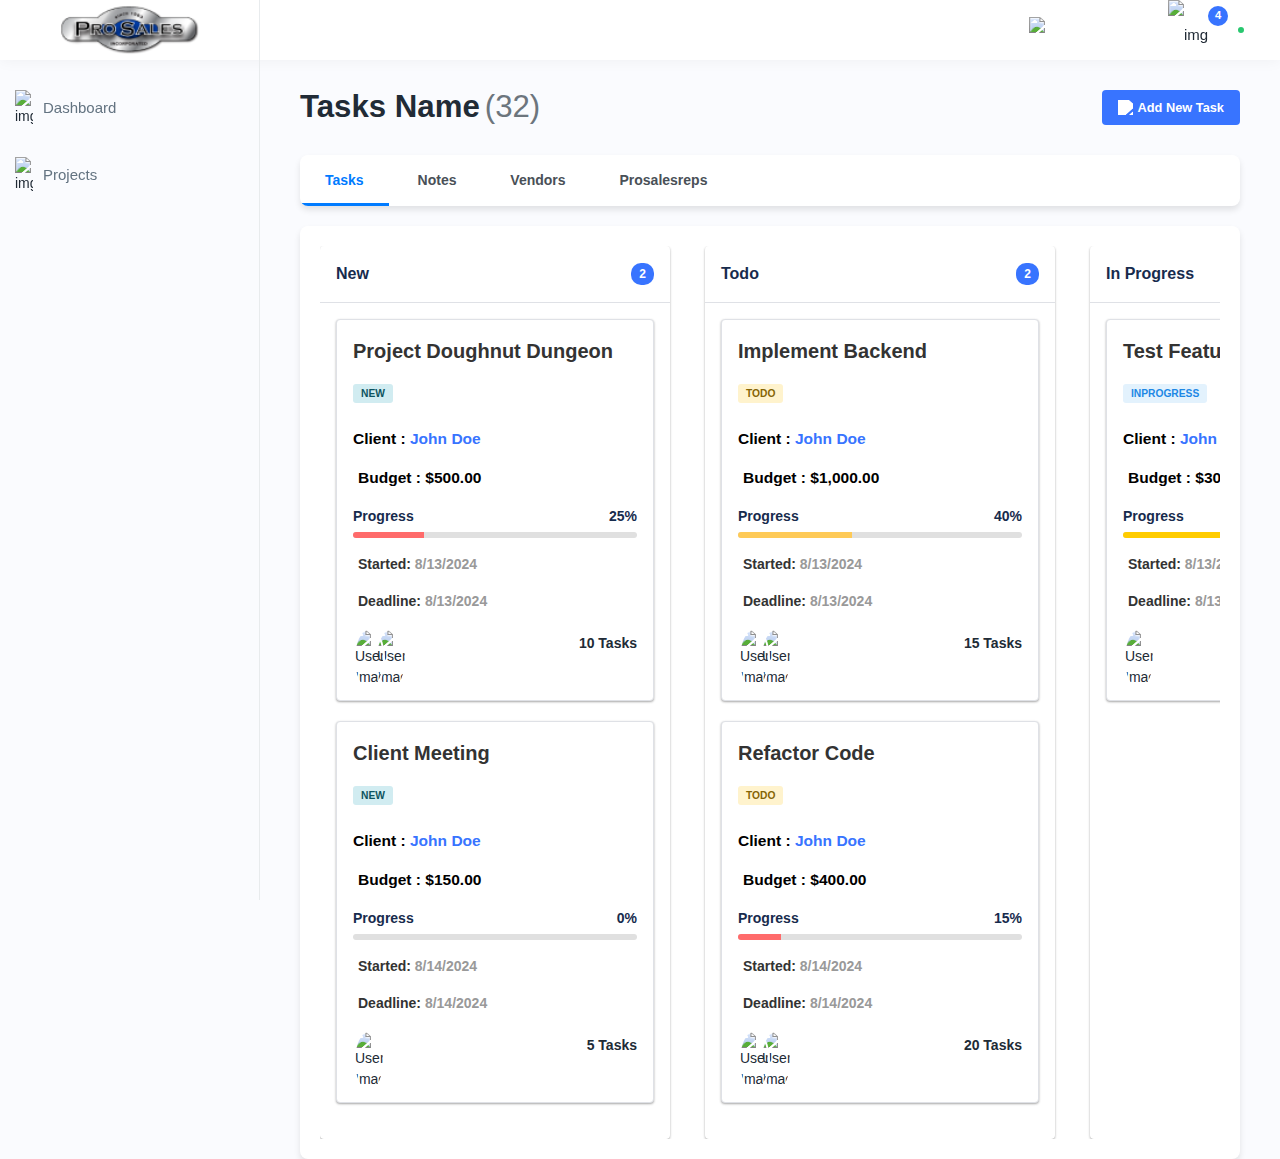
==== commit 1108d018: "changes" ====
--- a/Tasks.html
+++ b/Tasks.html
@@ -467,6 +467,10 @@
             }
         }
 
+        .select2-container--default .select2-selection--multiple .select2-selection__rendered {
+            padding: 5px !important;
+        }
+
         /* vendors */
         .profile-card {
             background-color: #ffffff;
@@ -800,6 +804,26 @@
             border-radius: 12px;
             border: none;
             box-shadow: 0 5px 15px rgba(0,0,0,0.1);
+        }
+
+        /* propsale add */
+        .prosales-add-btn {
+            font-size: 0.8rem;
+            background-color: #3874ff;
+            transition: background-color 0.3s ease;
+        }
+        .prosales-add-btn:hover {
+            background-color: #2d5cd0;
+        }
+        .uk-prefix {
+            background-color: #f8f9fa;
+            border: 1px solid #ced4da;
+            border-right: none;
+            color: #495057;
+        }
+        #imagePreview {
+            max-height: 200px;
+            object-fit: contain;
         }
     </style>
 </head>
@@ -1061,7 +1085,7 @@
                                 <button class="component-btn" data-component="notes">Notes</button>
                                 <button class="component-btn" data-component="vendors">Vendors</button>
                                 <button class="component-btn" data-component="prosalesreps">Prosalesreps</button>
-                                <button class="component-btn" data-component="activity">Activity</button>
+                                <!-- <button class="component-btn" data-component="activity">Activity</button> -->
                             </div>
                         </div>
                     </div>
@@ -1165,7 +1189,7 @@
                                                         <div class="timeline-item position-relative mb-5 d-flex">
                                                             <div class="timeline-icon position-absolute top-0 start-50 translate-middle rounded-circle bg-white d-flex align-items-center justify-content-center shadow-lg" style="width: 80px; height: 80px; z-index: 2;">
                                                                 <div class="inner-icon rounded-circle d-flex align-items-center justify-content-center" style="width: 60px; height: 60px; background: linear-gradient(135deg, #6a11cb 0%, #2575fc 100%);">
-                                                                    <i class="fas fa-rocket fa-lg text-white"></i>
+                                                                    <span class="text-white font-weight-bold">28 Aug</span>
                                                                 </div>
                                                             </div>
                                                             <div class="card shadow-lg border-0 w-100" style="border-radius: 20px; margin-top: 40px;">
@@ -1200,15 +1224,12 @@
                                                         <!-- Timeline Item 2 (reverse layout) -->
                                                         <div class="timeline-item position-relative mb-5 d-flex justify-content-end">
                                                             <div class="timeline-icon position-absolute top-0 start-50 translate-middle rounded-circle bg-white d-flex align-items-center justify-content-center shadow-lg" style="width: 80px; height: 80px; z-index: 2;">
-                                                                <div class="inner-icon rounded-circle d-flex align-items-center justify-content-center" style="width: 60px; height: 60px; background: linear-gradient(135deg, #11998e 0%, #38ef7d 100%);">
-                                                                    <i class="fas fa-chart-line fa-lg text-white"></i>
+                                                                <div class="inner-icon rounded-circle d-flex align-items-center justify-content-center" style="width: 60px; height: 60px; background: linear-gradient(135deg, #6a11cb 0%, #2575fc 100%); line-height: 1;">
+                                                                    <span class="text-white font-weight-bold text-center" style="font-size: 14px;">Sep 5, 2024</span>
                                                                 </div>
-                                                            </div>
+                                                            </div>                                                            
                                                             <div class="card shadow-lg border-0 w-100" style="border-radius: 20px; margin-top: 40px;">
                                                                 <div class="card-body p-4" style="background: linear-gradient(135deg, #ffffff 0%, #f8f9fa 100%);">
-                                                                    <span class="badge rounded-pill mb-2" style="background: linear-gradient(135deg, #11998e 0%, #38ef7d 100%); padding: 8px 15px;">
-                                                                        <i class="far fa-calendar-alt me-2"></i>Sep 5, 2024
-                                                                    </span>
                                                                     <h4 class="card-title fw-bold mb-3" style="color: #11998e;">Strategy Summit</h4>
                                                                     <p class="card-text mb-3" style="font-size: 1rem; color: #4a4a4a;">Collaborative brainstorming session to refine our approach and set ambitious yet achievable targets.</p>
                                                                     <div class="d-flex justify-content-between align-items-center flex-wrap">
@@ -1241,23 +1262,51 @@
                             </div>
                             <div id="vendors" class="component">
                                 <div class="d-flex justify-content-between align-items-center mb-3">
-                                    <div class="text-end" style="width: 100%; text-align: right; margin-bottom: 15px;">
+                                    <div class="d-flex justify-content-between align-items-center mb-3">
                                         <button id="addVendorBtn" class="vendor-add-btn" style="font-size: 12.8px; background-color: #3874ff; color: #ffffff; border: none; padding: 7px 15px; border-radius: 4px; font-weight: bold; cursor: pointer; transition: background-color 0.3s ease; box-shadow: 0 2px 4px rgba(0, 0, 0, 0.1);">
-                                            <i class="fas fa-plus"></i>
-                                                Add Vendor
+                                            <i class="fas fa-plus me-2"></i>Add Vendor
                                         </button>
                                     </div>
                                 </div>
                                 <div class="row" id="profileContainer">
                                     <!-- Profile cards will be dynamically inserted here -->
                                 </div>
+                                <div class="modal fade" id="vendorModal" tabindex="-1" aria-labelledby="vendorModalLabel" aria-hidden="true">
+                                    <div class="modal-dialog">
+                                        <div class="modal-content">
+                                            <div class="modal-header">
+                                                <h5 class="modal-title" id="vendorModalLabel">Add New Vendor</h5>
+                                                <button type="button" class="close-button" data-bs-dismiss="modal" aria-label="Close"></button>
+                                            </div>
+                                            <div class="modal-body">
+                                                <form id="vendorForm">
+                                                    <div class="mb-3">
+                                                        <label for="vendorName" class="form-label">Name</label>
+                                                        <input type="text" class="form-control" id="vendorName" required>
+                                                    </div>
+                                                    <div class="mb-3">
+                                                        <label for="vendorMobile" class="form-label">Mobile Number</label>
+                                                        <input type="tel" class="form-control" id="vendorMobile" required pattern="[0-9]*" inputmode="numeric">
+                                                    </div>
+                                                    <div class="mb-3">
+                                                        <label for="vendorImage" class="form-label">Profile Image</label>
+                                                        <input type="file" class="form-control" id="vendorImage" accept="image/*" required>
+                                                    </div>
+                                                    <div class="d-flex justify-content-end">
+                                                        <button type="submit" class="btn btn-primary">Add Vendor</button>
+                                                    </div>
+                                                </form>
+                                            </div>
+                                        </div>
+                                    </div>
+                                </div>                            
                             </div>
                                                                                  
                             <div id="prosalesreps" class="component">
                                 <div class="d-flex justify-content-between align-items-center mb-3">
-                                    <div class="text-end" style="width: 100%; text-align: right; margin-bottom: 15px;">
-                                        <button id="add-prosales" class="prosales-add-btn" style="font-size: 12.8px; background-color: #3874ff; color: #ffffff; border: none; padding: 7px 15px; border-radius: 4px; font-weight: bold; cursor: pointer; transition: background-color 0.3s ease; box-shadow: 0 2px 4px rgba(0, 0, 0, 0.1);">
-                                            <i class="fas fa-plus"></i>  Add Prosales
+                                    <div class="d-flex justify-content-between align-items-center mb-3">
+                                        <button id="add-prosales" class="btn prosales-add-btn text-white fw-bold rounded shadow-sm">
+                                            <i class="fas fa-plus me-1"></i> Add Prosales
                                         </button>
                                     </div>
                                 </div>
@@ -1265,12 +1314,49 @@
                                     <!-- Prosales rep cards will be inserted here -->
                                 </div>
                             </div>
-                            <div id="activity" class="component">
+                            <!-- <div id="activity" class="component">
                                 <h3 class="component-title">Activity</h3>
                                 
-                            </div>
+                            </div> -->
                         </div>
                     </div>
+                </div>
+            </div>
+        </div>
+    </div>
+
+    <!-- prosales reps add Modal -->
+    <div class="modal fade" id="prosalesModal" tabindex="-1" aria-labelledby="prosalesModalLabel" aria-hidden="true">
+        <div class="modal-dialog">
+            <div class="modal-content">
+                <div class="modal-header">
+                    <h5 class="modal-title" id="prosalesModalLabel">Add ProSalereps</h5>
+                    <button type="button" class="close-button" data-bs-dismiss="modal" aria-label="Close"></button>
+                </div>
+                <div class="modal-body">
+                    <form id="prosalesForm">
+                        <div class="mb-3">
+                            <label for="prosalesName" class="form-label">Name</label>
+                            <input type="text" class="form-control" id="prosalesName" required>
+                        </div>
+                        <div class="mb-3">
+                            <label for="prosalesMobile" class="form-label">Mobile Number</label>
+                            <div class="input-group">
+                                <span class="input-group-text uk-prefix">+44</span>
+                                <input type="tel" class="form-control" id="prosalesMobile" required pattern="[0-9]*" inputmode="numeric">
+                            </div>
+                        </div>
+                        <div class="mb-3">
+                            <label for="prosalesImage" class="form-label">Profile Photo</label>
+                            <input type="file" class="form-control" id="prosalesImage" accept="image/*" required>
+                            <div class="mt-2">
+                                <img id="imagePreview" src="#" alt="Preview" class="img-fluid d-none">
+                            </div>
+                        </div>
+                        <div class="d-flex justify-content-end">
+                            <button type="submit" class="btn btn-primary">Add ProSales Rep</button>
+                        </div>
+                    </form>
                 </div>
             </div>
         </div>
@@ -1286,51 +1372,64 @@
                 </div>
                 <div class="modal-body">
                     <form id="addTaskForm">
-                        <div class="mb-3">
-                            <label for="taskName" class="form-label">Task Name</label>
-                            <input type="text" class="form-control" id="taskName" required>
+                        <div>
+                            <div class="form-floating mb-3">
+                                <input type="text" class="form-control" id="taskName" placeholder="Enter project title" style="height: 50px; font-size: 12px;">
+                                <label for="taskName" style="font-size: 10.24px;">Task Name</label>
+                            </div>
                         </div>
                         <div class="row mb-3">
                             <div class="col-md-6">
-                                <label for="category" class="form-label">Category</label>
-                                <select class="form-select" id="category" required>
-                                    <option value="">Select category</option>
-                                    <option value="1">Category 1</option>
-                                    <option value="2">Category 2</option>
-                                    <option value="3">Category 3</option>
-                                </select>
+                                <div class="form-floating mb-3">
+                                    <select class="form-select" id="priority" style="height: 50px; font-size: 12px; text-transform: uppercase;">
+                                        <option selected style="text-transform: uppercase;">Select category</option>
+                                        <option value="1" style="text-transform: uppercase;">Category 1</option>
+                                        <option value="2" style="text-transform: uppercase;">Category 2</option>
+                                    </select>
+                                    <label for="priority" style="font-size: 10.24px;">Project Privacy</label>
+                                </div>
                             </div>
                             <div class="col-md-6">
-                                <label for="priority" class="form-label">Priority</label>
-                                <select class="form-select" id="priority" required>
-                                    <option value="">Select priority</option>
-                                    <option value="low">Low</option>
-                                    <option value="medium">Medium</option>
-                                    <option value="high">High</option>
-                                </select>
+                                <div class="form-floating mb-3">
+                                    <select class="form-select" id="priority" style="height: 50px; font-size: 12px; text-transform: uppercase;">
+                                        <option selected style="text-transform: uppercase;" >Select priority</option>
+                                        <option value="low" style="text-transform: uppercase;">Low</option>
+                                        <option value="medium" style="text-transform: uppercase;">Medium</option>
+                                        <option value="high" style="text-transform: uppercase;">High</option>
+                                    </select>
+                                    <label for="priority" style="font-size: 10.24px;">Team</label>
+                                </div>
                             </div>
                         </div>
                         <div class="row mb-3">
                             <div class="col-md-6">
-                                <label for="startDate" class="form-label">Start Date</label>
-                                <input type="date" class="form-control" id="startDate" required>
+                                <div class="form-floating mb-3">
+                                    <input type="date" class="form-control" id="startDate" style="height: 50px; font-size: 12px;" required>
+                                    <label for="startDate" style="font-size: 10.24px;">Start Date</label>
+                                </div>
                             </div>
                             <div class="col-md-6">
-                                <label for="endDate" class="form-label">End Date</label>
-                                <input type="date" class="form-control" id="endDate" required>
-                            </div>
-                        </div>
-                        <div class="mb-3">
-                            <label for="description" class="form-label">Description</label>
-                            <textarea class="form-control" id="description" rows="3"></textarea>
-                        </div>
-                        <div class="mb-3">
-                            <label for="budget" class="form-label">Budget</label>
-                            <input type="number" class="form-control" id="budget" min="0" step="0.01">
-                        </div>
-                        <div class="mb-3">
-                            <label for="assignees" class="form-label">Assignees</label>
-                            <select class="form-control" id="assignees" multiple="multiple">
+                                <div class="form-floating mb-3">
+                                    <input type="date" class="form-control" id="endDate" style="height: 50px; font-size: 12px;" required>
+                                    <label for="endDate" style="font-size: 10.24px;">Deadline</label>
+                                </div>
+                            </div>
+                        </div>
+                        <div class="col-md-12">
+                            <div class="form-floating mb-3">
+                                <textarea class="form-control" id="description" placeholder="Enter project title" style="height: 100px; font-size: 12px;"></textarea>
+                                <label for="description" style="font-size: 10.24px;">Description</label>
+                            </div>
+                        </div>
+                        <div class="col-md-12">
+                            <div class="form-floating mb-3">
+                                <input type="number" class="form-control" id="budget" placeholder="Enter budget" style="height: 50px; font-size: 12px;">
+                                <label for="budget" style="font-size: 10.24px;">Budget</label>
+                            </div>
+                        </div>
+                        <div>
+                            <label for="assignees" class="form-label"  style="font-size: 10.24px; padding: 5px;">Assignees</label>
+                            <select class="form-control" id="assignees" multiple="multiple" style="height: 50px; font-size: 12px; padding: 5px;margin: 15px; text-transform: uppercase;">
                                 <option value="1">John Doe</option>
                                 <option value="2">Jane Smith</option>
                                 <option value="3">Bob Johnson</option>
@@ -1338,7 +1437,7 @@
                         </div>
                     </form>
                 </div>
-                <div class="modal-footer">
+                <div class="modal-footer" style="margin-top: -12px; margin-bottom: 3px;">
                     <button type="button" class="btn btn-primary" id="saveTask">Save Task</button>
                 </div>
             </div>
@@ -1866,6 +1965,103 @@
     });
 </script>
 
+<!-- addvendormodal -->
+<script>
+    document.addEventListener('DOMContentLoaded', function() {
+        const addVendorBtn = document.getElementById('addVendorBtn');
+        const vendorModal = new bootstrap.Modal(document.getElementById('vendorModal'));
+        const vendorForm = document.getElementById('vendorForm');
+        const profileContainer = document.getElementById('profileContainer');
+        const vendorMobile = document.getElementById('vendorMobile');
+
+        addVendorBtn.addEventListener('click', () => {
+            vendorModal.show();
+        });
+
+        vendorMobile.addEventListener('input', function(e) {
+            this.value = this.value.replace(/[^0-9]/g, '');
+        });
+
+        vendorForm.addEventListener('submit', (e) => {
+            e.preventDefault();
+            const name = document.getElementById('vendorName').value;
+            const mobile = vendorMobile.value;
+            const imageFile = document.getElementById('vendorImage').files[0];
+
+            console.log('Form submitted with the following values:');
+            console.log('Name:', name);
+            console.log('Mobile:', mobile);
+            console.log('Image File:', imageFile);
+
+            if (name && mobile && imageFile) {
+                const reader = new FileReader();
+                reader.onload = function(event) {
+                    const profileCard = createProfileCard(name, mobile, event.target.result);
+                    profileContainer.appendChild(profileCard);
+                    
+                    console.log('Profile card created for:', name);
+                }
+                reader.readAsDataURL(imageFile);
+
+                vendorModal.hide();
+                vendorForm.reset();
+            }
+        });
+    });
+</script>
+
+<!-- addprosale -->
+<script src="https://cdn.jsdelivr.net/npm/bootstrap@5.3.0-alpha1/dist/js/bootstrap.bundle.min.js"></script>
+<script>
+    document.addEventListener('DOMContentLoaded', function() {
+        const addProsalesBtn = document.getElementById('add-prosales');
+        const prosalesModal = new bootstrap.Modal(document.getElementById('prosalesModal'));
+        const prosalesForm = document.getElementById('prosalesForm');
+        const prosalesMobile = document.getElementById('prosalesMobile');
+        const prosalesImage = document.getElementById('prosalesImage');
+        const imagePreview = document.getElementById('imagePreview');
+
+        addProsalesBtn.addEventListener('click', () => {
+            prosalesModal.show();
+        });
+
+        // Restrict input to numbers only
+        prosalesMobile.addEventListener('input', function(e) {
+            this.value = this.value.replace(/[^0-9]/g, '');
+        });
+
+        // Image preview
+        prosalesImage.addEventListener('change', function(e) {
+            const file = this.files[0];
+            if (file) {
+                const reader = new FileReader();
+                reader.onload = function(e) {
+                    imagePreview.src = e.target.result;
+                    imagePreview.classList.remove('d-none');
+                }
+                reader.readAsDataURL(file);
+            }
+        });
+
+        prosalesForm.addEventListener('submit', (e) => {
+            e.preventDefault();
+            const name = document.getElementById('prosalesName').value;
+            const mobile = '+44' + prosalesMobile.value;
+            const imageFile = prosalesImage.files[0];
+
+            // Console log the form values
+            console.log('Form submitted with the following values:');
+            console.log('Name:', name);
+            console.log('Mobile:', mobile);
+            console.log('Image File:', imageFile);
+
+            // Close the modal and reset the form
+            prosalesModal.hide();
+            prosalesForm.reset();
+            imagePreview.classList.add('d-none');
+        });
+    });
+</script>
 </body>
 
 </html>